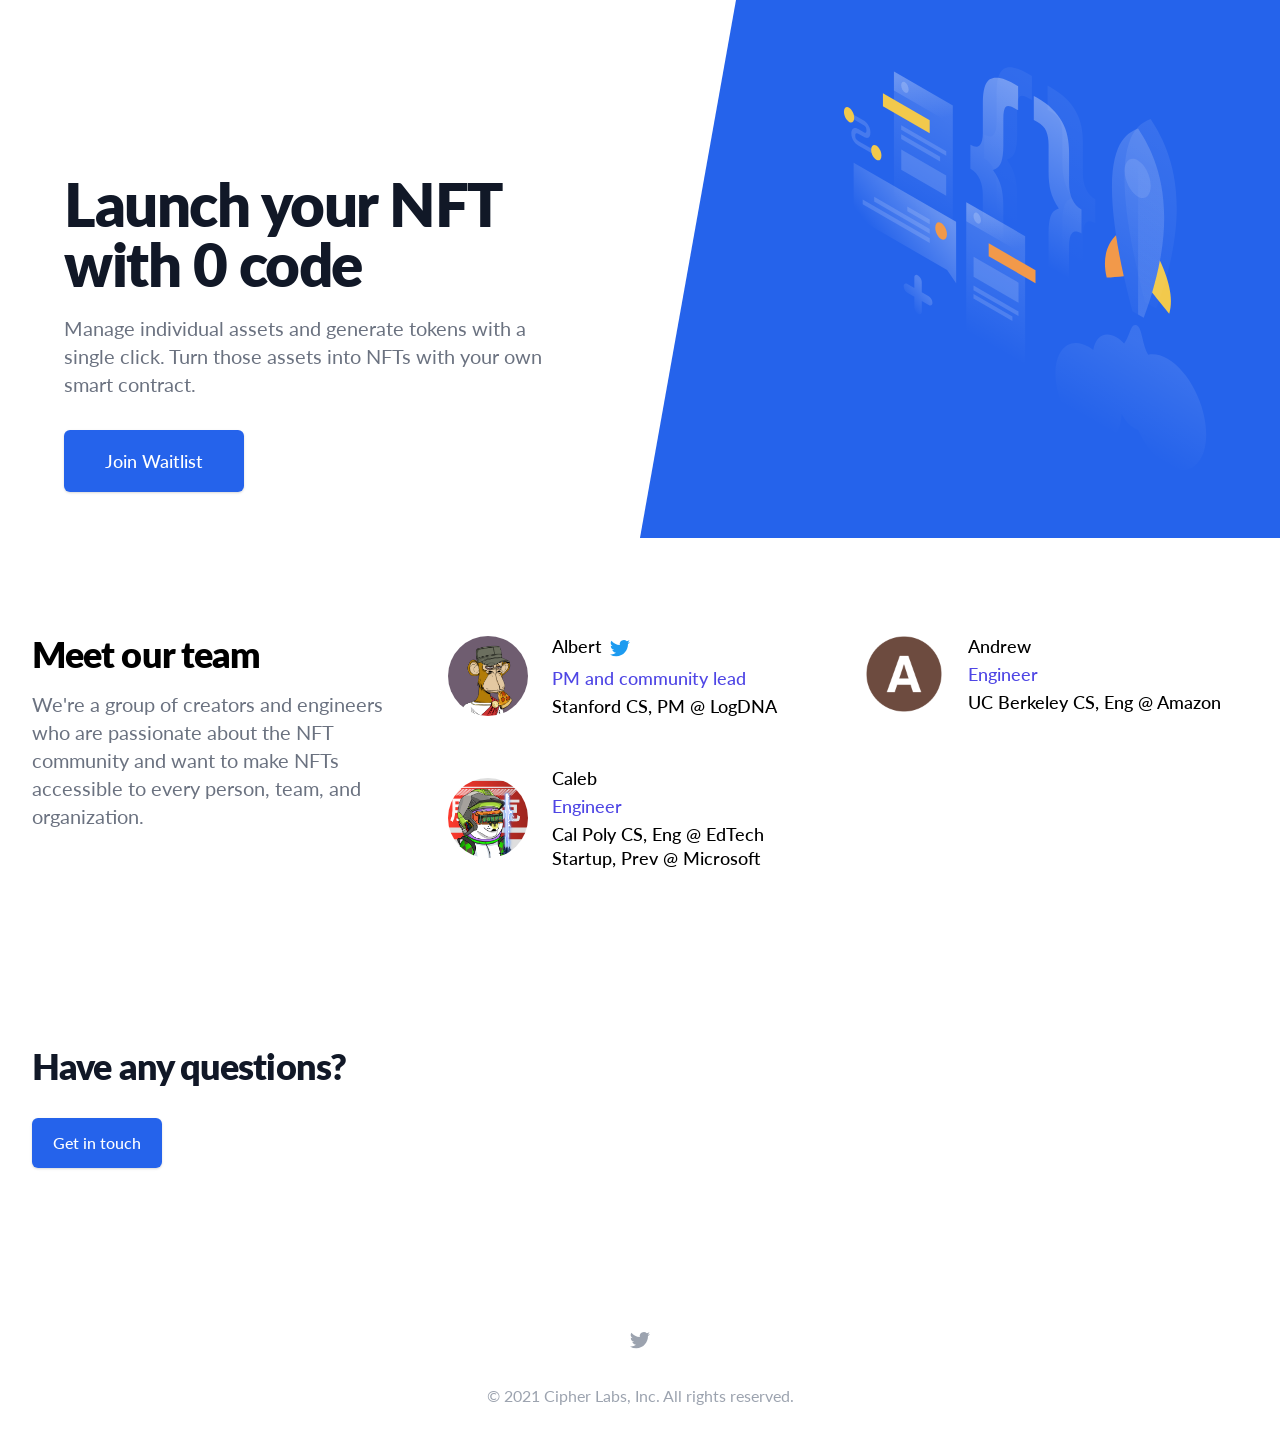
==== index.html @ 8f364a7d "Updates" ====
<!doctype html><html lang="en"><head><meta charset="utf-8"/><link rel="icon" href="/favicon.svg"/><meta name="viewport" content="width=device-width,initial-scale=1"/><meta name="theme-color" content="#000000"/><meta name="description" content="NFT Launch Pad"/><link rel="manifest" href="/manifest.json"/><link rel="preconnect" href="https://fonts.googleapis.com"><link rel="preconnect" href="https://fonts.gstatic.com" crossorigin><link href="https://fonts.googleapis.com/css2?family=Lato&display=swap" rel="stylesheet"><title>Cipher Launch</title><link href="/static/css/main.938a98a9.chunk.css" rel="stylesheet"></head><body style="font-family:Lato,sans-serif"><noscript>You need to enable JavaScript to run this app.</noscript><div id="root"></div><script>!function(e){function r(r){for(var n,l,i=r[0],a=r[1],c=r[2],f=0,s=[];f<i.length;f++)l=i[f],Object.prototype.hasOwnProperty.call(o,l)&&o[l]&&s.push(o[l][0]),o[l]=0;for(n in a)Object.prototype.hasOwnProperty.call(a,n)&&(e[n]=a[n]);for(p&&p(r);s.length;)s.shift()();return u.push.apply(u,c||[]),t()}function t(){for(var e,r=0;r<u.length;r++){for(var t=u[r],n=!0,i=1;i<t.length;i++){var a=t[i];0!==o[a]&&(n=!1)}n&&(u.splice(r--,1),e=l(l.s=t[0]))}return e}var n={},o={1:0},u=[];function l(r){if(n[r])return n[r].exports;var t=n[r]={i:r,l:!1,exports:{}};return e[r].call(t.exports,t,t.exports,l),t.l=!0,t.exports}l.m=e,l.c=n,l.d=function(e,r,t){l.o(e,r)||Object.defineProperty(e,r,{enumerable:!0,get:t})},l.r=function(e){"undefined"!=typeof Symbol&&Symbol.toStringTag&&Object.defineProperty(e,Symbol.toStringTag,{value:"Module"}),Object.defineProperty(e,"__esModule",{value:!0})},l.t=function(e,r){if(1&r&&(e=l(e)),8&r)return e;if(4&r&&"object"==typeof e&&e&&e.__esModule)return e;var t=Object.create(null);if(l.r(t),Object.defineProperty(t,"default",{enumerable:!0,value:e}),2&r&&"string"!=typeof e)for(var n in e)l.d(t,n,function(r){return e[r]}.bind(null,n));return t},l.n=function(e){var r=e&&e.__esModule?function(){return e.default}:function(){return e};return l.d(r,"a",r),r},l.o=function(e,r){return Object.prototype.hasOwnProperty.call(e,r)},l.p="/";var i=this["webpackJsonpcipher-launch-web"]=this["webpackJsonpcipher-launch-web"]||[],a=i.push.bind(i);i.push=r,i=i.slice();for(var c=0;c<i.length;c++)r(i[c]);var p=a;t()}([])</script><script src="/static/js/2.aa35887c.chunk.js"></script><script src="/static/js/main.5c5063ca.chunk.js"></script></body></html>
---- static/css/main.938a98a9.chunk.css ----
.lucid{height:75%;width:75%;margin-right:15px;margin-left:auto}
/*! tailwindcss v2.2.7 | MIT License | https://tailwindcss.com */

/*! modern-normalize v1.1.0 | MIT License | https://github.com/sindresorhus/modern-normalize */html{-moz-tab-size:4;tab-size:4;line-height:1.15;-webkit-text-size-adjust:100%}body{margin:0;font-family:system-ui,-apple-system,"Segoe UI",Roboto,Helvetica,Arial,sans-serif,"Apple Color Emoji","Segoe UI Emoji"}hr{height:0;color:inherit}abbr[title]{-webkit-text-decoration:underline dotted;text-decoration:underline dotted}b,strong{font-weight:bolder}code,kbd,pre,samp{font-family:ui-monospace,SFMono-Regular,Consolas,"Liberation Mono",Menlo,monospace;font-size:1em}small{font-size:80%}sub,sup{font-size:75%;line-height:0;position:relative;vertical-align:baseline}sub{bottom:-.25em}sup{top:-.5em}table{text-indent:0;border-color:inherit}button,input,optgroup,select,textarea{font-family:inherit;font-size:100%;line-height:1.15;margin:0}button,select{text-transform:none}button{-webkit-appearance:button}legend{padding:0}progress{vertical-align:baseline}summary{display:list-item}blockquote,dd,dl,figure,h1,h2,h3,h4,h5,h6,hr,p,pre{margin:0}button{background-color:transparent;background-image:none}fieldset,ol,ul{margin:0;padding:0}ol,ul{list-style:none}html{font-family:ui-sans-serif,system-ui,-apple-system,BlinkMacSystemFont,"Segoe UI",Roboto,"Helvetica Neue",Arial,"Noto Sans",sans-serif,"Apple Color Emoji","Segoe UI Emoji","Segoe UI Symbol","Noto Color Emoji";line-height:1.5}body{font-family:inherit;line-height:inherit}*,:after,:before{box-sizing:border-box;border:0 solid}hr{border-top-width:1px}img{border-style:solid}textarea{resize:vertical}input::-webkit-input-placeholder,textarea::-webkit-input-placeholder{color:#9ca3af}input:-ms-input-placeholder,textarea:-ms-input-placeholder{color:#9ca3af}input::placeholder,textarea::placeholder{color:#9ca3af}[role=button],button{cursor:pointer}table{border-collapse:collapse}h1,h2,h3,h4,h5,h6{font-size:inherit;font-weight:inherit}a{color:inherit;text-decoration:inherit}button,input,optgroup,select,textarea{padding:0;line-height:inherit;color:inherit}code,kbd,pre,samp{font-family:ui-monospace,SFMono-Regular,Menlo,Monaco,Consolas,"Liberation Mono","Courier New",monospace}audio,canvas,embed,iframe,img,object,svg,video{display:block;vertical-align:middle}img,video{max-width:100%;height:auto}[hidden]{display:none}*,:after,:before{--tw-border-opacity:1;border-color:rgba(229,231,235,var(--tw-border-opacity))}select,textarea{-webkit-appearance:none;-moz-appearance:none;appearance:none;background-color:#fff;border-color:#6b7280;border-width:1px;border-radius:0;padding:.5rem .75rem;font-size:1rem;line-height:1.5rem}select:focus,textarea:focus{outline:2px solid transparent;outline-offset:2px;--tw-ring-inset:var(--tw-empty,/*!*/ /*!*/);--tw-ring-offset-width:0px;--tw-ring-offset-color:#fff;--tw-ring-color:#2563eb;--tw-ring-offset-shadow:var(--tw-ring-inset) 0 0 0 var(--tw-ring-offset-width) var(--tw-ring-offset-color);--tw-ring-shadow:var(--tw-ring-inset) 0 0 0 calc(1px + var(--tw-ring-offset-width)) var(--tw-ring-color);box-shadow:var(--tw-ring-offset-shadow),var(--tw-ring-shadow),var(--tw-shadow,0 0 transparent);border-color:#2563eb}input::-webkit-input-placeholder,textarea::-webkit-input-placeholder{color:#6b7280;opacity:1}input:-ms-input-placeholder,textarea:-ms-input-placeholder{color:#6b7280;opacity:1}input::placeholder,textarea::placeholder{color:#6b7280;opacity:1}select{background-image:url("data:image/svg+xml;charset=utf-8,%3Csvg xmlns='http://www.w3.org/2000/svg' fill='none' viewBox='0 0 20 20'%3E%3Cpath stroke='%236b7280' stroke-linecap='round' stroke-linejoin='round' stroke-width='1.5' d='M6 8l4 4 4-4'/%3E%3C/svg%3E");background-position:right .5rem center;background-repeat:no-repeat;background-size:1.5em 1.5em;padding-right:2.5rem;-webkit-print-color-adjust:exact;color-adjust:exact}.aspect-w-5{position:relative;padding-bottom:calc(var(--tw-aspect-h)/var(--tw-aspect-w)*100%)}.aspect-w-5>*{position:absolute;height:100%;width:100%;top:0;right:0;bottom:0;left:0}.aspect-w-5{--tw-aspect-w:5}.aspect-h-2{--tw-aspect-h:2}.sr-only{width:1px;height:1px;padding:0;margin:-1px;overflow:hidden;clip:rect(0,0,0,0);white-space:nowrap;border-width:0}.absolute,.sr-only{position:absolute}.relative{position:relative}.inset-x-0{left:0;right:0}.inset-y-0{top:0;bottom:0}.top-0{top:0}.top-full{top:100%}.right-0{right:0}.right-full{right:100%}.z-10{z-index:10}.m-16{margin:4rem}.mx-1{margin-left:.25rem;margin-right:.25rem}.mx-auto{margin-left:auto;margin-right:auto}.-mx-5{margin-left:-1.25rem;margin-right:-1.25rem}.-my-2{margin-top:-.5rem;margin-bottom:-.5rem}.mt-2{margin-top:.5rem}.mt-3{margin-top:.75rem}.mt-4{margin-top:1rem}.mt-5{margin-top:1.25rem}.mt-6{margin-top:1.5rem}.mt-8{margin-top:2rem}.mt-10{margin-top:2.5rem}.mt-16{margin-top:4rem}.-mr-2{margin-right:-.5rem}.mb-10{margin-bottom:2.5rem}.ml-1{margin-left:.25rem}.block{display:block}.flex{display:flex}.inline-flex{display:inline-flex}.table{display:table}.grid{display:grid}.hidden{display:none}.h-5{height:1.25rem}.h-6{height:1.5rem}.h-7{height:1.75rem}.h-8{height:2rem}.h-10{height:2.5rem}.h-16{height:4rem}.h-full{height:100%}.w-5{width:1.25rem}.w-6{width:1.5rem}.w-7{width:1.75rem}.w-10{width:2.5rem}.w-16{width:4rem}.w-40{width:10rem}.w-48{width:12rem}.w-auto{width:auto}.w-1\/2{width:50%}.w-full{width:100%}.w-screen{width:100vw}.max-w-2xl{max-width:42rem}.max-w-3xl{max-width:48rem}.max-w-7xl{max-width:80rem}.flex-auto{flex:1 1 auto}.flex-shrink-0{flex-shrink:0}.flex-grow{flex-grow:1}.origin-top-right{transform-origin:top right}.transform{--tw-translate-x:0;--tw-translate-y:0;--tw-rotate:0;--tw-skew-x:0;--tw-skew-y:0;--tw-scale-x:1;--tw-scale-y:1;transform:translateX(var(--tw-translate-x)) translateY(var(--tw-translate-y)) rotate(var(--tw-rotate)) skewX(var(--tw-skew-x)) skewY(var(--tw-skew-y)) scaleX(var(--tw-scale-x)) scaleY(var(--tw-scale-y))}.translate-x-1\/2{--tw-translate-x:50%}.translate-x-1\/3{--tw-translate-x:33.333333%}.-translate-y-1\/4{--tw-translate-y:-25%}.scale-95{--tw-scale-x:.95;--tw-scale-y:.95}.scale-100{--tw-scale-x:1;--tw-scale-y:1}@keyframes spin{to{transform:rotate(1turn)}}@keyframes ping{75%,to{transform:scale(2);opacity:0}}@keyframes pulse{50%{opacity:.5}}@keyframes bounce{0%,to{transform:translateY(-25%);animation-timing-function:cubic-bezier(.8,0,1,1)}50%{transform:none;animation-timing-function:cubic-bezier(0,0,.2,1)}}.grid-cols-1{grid-template-columns:repeat(1,minmax(0,1fr))}.flex-col-reverse{flex-direction:column-reverse}.flex-wrap{flex-wrap:wrap}.items-center{align-items:center}.justify-center{justify-content:center}.justify-between{justify-content:space-between}.gap-12{gap:3rem}.space-x-4>:not([hidden])~:not([hidden]){--tw-space-x-reverse:0;margin-right:calc(1rem*var(--tw-space-x-reverse));margin-left:calc(1rem*(1 - var(--tw-space-x-reverse)))}.space-x-6>:not([hidden])~:not([hidden]){--tw-space-x-reverse:0;margin-right:calc(1.5rem*var(--tw-space-x-reverse));margin-left:calc(1.5rem*(1 - var(--tw-space-x-reverse)))}.space-y-1>:not([hidden])~:not([hidden]){--tw-space-y-reverse:0;margin-top:calc(0.25rem*(1 - var(--tw-space-y-reverse)));margin-bottom:calc(0.25rem*var(--tw-space-y-reverse))}.space-y-5>:not([hidden])~:not([hidden]){--tw-space-y-reverse:0;margin-top:calc(1.25rem*(1 - var(--tw-space-y-reverse)));margin-bottom:calc(1.25rem*var(--tw-space-y-reverse))}.space-y-12>:not([hidden])~:not([hidden]){--tw-space-y-reverse:0;margin-top:calc(3rem*(1 - var(--tw-space-y-reverse)));margin-bottom:calc(3rem*var(--tw-space-y-reverse))}.space-y-16>:not([hidden])~:not([hidden]){--tw-space-y-reverse:0;margin-top:calc(4rem*(1 - var(--tw-space-y-reverse)));margin-bottom:calc(4rem*var(--tw-space-y-reverse))}.overflow-hidden{overflow:hidden}.rounded-md{border-radius:.375rem}.rounded-lg{border-radius:.5rem}.rounded-full{border-radius:9999px}.border{border-width:1px}.border-transparent{border-color:transparent}.bg-white{--tw-bg-opacity:1;background-color:rgba(255,255,255,var(--tw-bg-opacity))}.bg-gray-50{--tw-bg-opacity:1;background-color:rgba(249,250,251,var(--tw-bg-opacity))}.bg-gray-100{--tw-bg-opacity:1;background-color:rgba(243,244,246,var(--tw-bg-opacity))}.bg-blue-600{--tw-bg-opacity:1;background-color:rgba(37,99,235,var(--tw-bg-opacity))}.bg-indigo-600{--tw-bg-opacity:1;background-color:rgba(79,70,229,var(--tw-bg-opacity))}.hover\:bg-gray-50:hover{--tw-bg-opacity:1;background-color:rgba(249,250,251,var(--tw-bg-opacity))}.hover\:bg-gray-100:hover{--tw-bg-opacity:1;background-color:rgba(243,244,246,var(--tw-bg-opacity))}.hover\:bg-gray-300:hover{--tw-bg-opacity:1;background-color:rgba(209,213,219,var(--tw-bg-opacity))}.hover\:bg-blue-600:hover{--tw-bg-opacity:1;background-color:rgba(37,99,235,var(--tw-bg-opacity))}.hover\:bg-blue-700:hover{--tw-bg-opacity:1;background-color:rgba(29,78,216,var(--tw-bg-opacity))}.hover\:bg-indigo-700:hover{--tw-bg-opacity:1;background-color:rgba(67,56,202,var(--tw-bg-opacity))}.object-cover{object-fit:cover}.object-center{object-position:center}.p-2{padding:.5rem}.px-2{padding-left:.5rem;padding-right:.5rem}.px-3{padding-left:.75rem;padding-right:.75rem}.px-4{padding-left:1rem;padding-right:1rem}.px-5{padding-left:1.25rem;padding-right:1.25rem}.px-8{padding-left:2rem;padding-right:2rem}.py-2{padding-top:.5rem;padding-bottom:.5rem}.py-3{padding-top:.75rem;padding-bottom:.75rem}.py-12{padding-top:3rem;padding-bottom:3rem}.py-24{padding-top:6rem;padding-bottom:6rem}.pt-2{padding-top:.5rem}.pt-4{padding-top:1rem}.pt-6{padding-top:1.5rem}.pb-3{padding-bottom:.75rem}.pb-8{padding-bottom:2rem}.text-center{text-align:center}.text-sm{font-size:.875rem;line-height:1.25rem}.text-base{font-size:1rem;line-height:1.5rem}.text-lg{font-size:1.125rem}.text-lg,.text-xl{line-height:1.75rem}.text-xl{font-size:1.25rem}.text-2xl{font-size:1.5rem;line-height:2rem}.text-3xl{font-size:1.875rem;line-height:2.25rem}.text-4xl{font-size:2.25rem;line-height:2.5rem}.font-medium{font-weight:500}.font-extrabold{font-weight:800}.leading-6{line-height:1.5rem}.leading-9{line-height:2.25rem}.tracking-tight{letter-spacing:-.025em}.text-white{--tw-text-opacity:1;color:rgba(255,255,255,var(--tw-text-opacity))}.text-gray-400{--tw-text-opacity:1;color:rgba(156,163,175,var(--tw-text-opacity))}.text-gray-500{--tw-text-opacity:1;color:rgba(107,114,128,var(--tw-text-opacity))}.text-gray-700{--tw-text-opacity:1;color:rgba(55,65,81,var(--tw-text-opacity))}.text-gray-900{--tw-text-opacity:1;color:rgba(17,24,39,var(--tw-text-opacity))}.text-indigo-600{--tw-text-opacity:1;color:rgba(79,70,229,var(--tw-text-opacity))}.hover\:text-gray-500:hover{--tw-text-opacity:1;color:rgba(107,114,128,var(--tw-text-opacity))}.hover\:text-gray-900:hover{--tw-text-opacity:1;color:rgba(17,24,39,var(--tw-text-opacity))}.opacity-0{opacity:0}.opacity-100{opacity:1}*,:after,:before{--tw-shadow:0 0 transparent}.shadow{--tw-shadow:0 1px 3px 0 rgba(0,0,0,0.1),0 1px 2px 0 rgba(0,0,0,0.06)}.shadow,.shadow-md{box-shadow:var(--tw-ring-offset-shadow,0 0 transparent),var(--tw-ring-shadow,0 0 transparent),var(--tw-shadow)}.shadow-md{--tw-shadow:0 4px 6px -1px rgba(0,0,0,0.1),0 2px 4px -1px rgba(0,0,0,0.06)}.focus\:outline-none:focus{outline:2px solid transparent;outline-offset:2px}*,:after,:before{--tw-ring-inset:var(--tw-empty,/*!*/ /*!*/);--tw-ring-offset-width:0px;--tw-ring-offset-color:#fff;--tw-ring-color:rgba(59,130,246,0.5);--tw-ring-offset-shadow:0 0 transparent;--tw-ring-shadow:0 0 transparent}.ring-1{--tw-ring-offset-shadow:var(--tw-ring-inset) 0 0 0 var(--tw-ring-offset-width) var(--tw-ring-offset-color);--tw-ring-shadow:var(--tw-ring-inset) 0 0 0 calc(1px + var(--tw-ring-offset-width)) var(--tw-ring-color)}.focus\:ring-2:focus,.ring-1{box-shadow:var(--tw-ring-offset-shadow),var(--tw-ring-shadow),var(--tw-shadow,0 0 transparent)}.focus\:ring-2:focus{--tw-ring-offset-shadow:var(--tw-ring-inset) 0 0 0 var(--tw-ring-offset-width) var(--tw-ring-offset-color);--tw-ring-shadow:var(--tw-ring-inset) 0 0 0 calc(2px + var(--tw-ring-offset-width)) var(--tw-ring-color)}.focus\:ring-inset:focus{--tw-ring-inset:inset}.ring-black{--tw-ring-opacity:1;--tw-ring-color:rgba(0,0,0,var(--tw-ring-opacity))}.focus\:ring-indigo-500:focus{--tw-ring-opacity:1;--tw-ring-color:rgba(99,102,241,var(--tw-ring-opacity))}.ring-opacity-5{--tw-ring-opacity:0.05}.filter{--tw-blur:var(--tw-empty,/*!*/ /*!*/);--tw-brightness:var(--tw-empty,/*!*/ /*!*/);--tw-contrast:var(--tw-empty,/*!*/ /*!*/);--tw-grayscale:var(--tw-empty,/*!*/ /*!*/);--tw-hue-rotate:var(--tw-empty,/*!*/ /*!*/);--tw-invert:var(--tw-empty,/*!*/ /*!*/);--tw-saturate:var(--tw-empty,/*!*/ /*!*/);--tw-sepia:var(--tw-empty,/*!*/ /*!*/);--tw-drop-shadow:var(--tw-empty,/*!*/ /*!*/);-webkit-filter:var(--tw-blur) var(--tw-brightness) var(--tw-contrast) var(--tw-grayscale) var(--tw-hue-rotate) var(--tw-invert) var(--tw-saturate) var(--tw-sepia) var(--tw-drop-shadow);filter:var(--tw-blur) var(--tw-brightness) var(--tw-contrast) var(--tw-grayscale) var(--tw-hue-rotate) var(--tw-invert) var(--tw-saturate) var(--tw-sepia) var(--tw-drop-shadow)}.transition{transition-property:background-color,border-color,color,fill,stroke,opacity,box-shadow,transform,-webkit-filter,-webkit-backdrop-filter;transition-property:background-color,border-color,color,fill,stroke,opacity,box-shadow,transform,filter,backdrop-filter;transition-property:background-color,border-color,color,fill,stroke,opacity,box-shadow,transform,filter,backdrop-filter,-webkit-filter,-webkit-backdrop-filter;transition-timing-function:cubic-bezier(.4,0,.2,1);transition-duration:.15s}.duration-100{transition-duration:.1s}.duration-150{transition-duration:.15s}.ease-in{transition-timing-function:cubic-bezier(.4,0,1,1)}.ease-out{transition-timing-function:cubic-bezier(0,0,.2,1)}@media (min-width:640px){.sm\:mx-auto{margin-left:auto;margin-right:auto}.sm\:mt-5{margin-top:1.25rem}.sm\:mt-8{margin-top:2rem}.sm\:mt-12{margin-top:3rem}.sm\:flex{display:flex}.sm\:grid{display:grid}.sm\:h-10{height:2.5rem}.sm\:max-w-xl{max-width:36rem}.sm\:grid-cols-2{grid-template-columns:repeat(2,minmax(0,1fr))}.sm\:justify-center{justify-content:center}.sm\:gap-12{gap:3rem}.sm\:space-y-0>:not([hidden])~:not([hidden]){--tw-space-y-reverse:0;margin-top:calc(0px*(1 - var(--tw-space-y-reverse)));margin-bottom:calc(0px*var(--tw-space-y-reverse))}.sm\:space-y-4>:not([hidden])~:not([hidden]){--tw-space-y-reverse:0;margin-top:calc(1rem*(1 - var(--tw-space-y-reverse)));margin-bottom:calc(1rem*var(--tw-space-y-reverse))}.sm\:px-6{padding-left:1.5rem;padding-right:1.5rem}.sm\:py-32{padding-top:8rem;padding-bottom:8rem}.sm\:pb-16{padding-bottom:4rem}.sm\:text-center{text-align:center}.sm\:text-lg{font-size:1.125rem;line-height:1.75rem}.sm\:text-4xl{font-size:2.25rem;line-height:2.5rem}.sm\:text-5xl{font-size:3rem;line-height:1}}@media (min-width:768px){.md\:mt-0{margin-top:0}.md\:mt-5{margin-top:1.25rem}.md\:mt-16{margin-top:4rem}.md\:ml-4{margin-left:1rem}.md\:ml-10{margin-left:2.5rem}.md\:block{display:block}.md\:flex{display:flex}.md\:hidden{display:none}.md\:w-auto{width:auto}.md\:flex-shrink-0{flex-shrink:0}.md\:items-center{align-items:center}.md\:justify-center{justify-content:center}.md\:space-x-8>:not([hidden])~:not([hidden]){--tw-space-x-reverse:0;margin-right:calc(2rem*var(--tw-space-x-reverse));margin-left:calc(2rem*(1 - var(--tw-space-x-reverse)))}.md\:px-10{padding-left:2.5rem;padding-right:2.5rem}.md\:py-4{padding-top:1rem;padding-bottom:1rem}.md\:py-16{padding-top:4rem;padding-bottom:4rem}.md\:py-20{padding-top:5rem;padding-bottom:5rem}.md\:pr-4{padding-right:1rem}.md\:pb-20{padding-bottom:5rem}.md\:text-lg{font-size:1.125rem;line-height:1.75rem}.md\:text-xl{font-size:1.25rem;line-height:1.75rem}.md\:text-6xl{font-size:3.75rem;line-height:1}}@media (min-width:1024px){.lg\:absolute{position:absolute}.lg\:inset-y-0{top:0;bottom:0}.lg\:right-0{right:0}.lg\:col-span-2{grid-column:span 2/span 2}.lg\:col-span-5{grid-column:span 5/span 5}.lg\:col-span-7{grid-column:span 7/span 7}.lg\:col-start-1{grid-column-start:1}.lg\:col-start-6{grid-column-start:6}.lg\:col-start-8{grid-column-start:8}.lg\:row-start-1{grid-row-start:1}.lg\:mx-0{margin-left:0;margin-right:0}.lg\:mt-0{margin-top:0}.lg\:mt-20{margin-top:5rem}.lg\:block{display:block}.lg\:grid{display:grid}.lg\:h-20{height:5rem}.lg\:w-20{width:5rem}.lg\:w-48{width:12rem}.lg\:w-1\/2{width:50%}.lg\:w-full{width:100%}.lg\:max-w-2xl{max-width:42rem}.lg\:max-w-7xl{max-width:80rem}.lg\:flex-grow-0{flex-grow:0}.lg\:translate-x-1\/2{--tw-translate-x:50%}.lg\:grid-cols-3{grid-template-columns:repeat(3,minmax(0,1fr))}.lg\:grid-cols-12{grid-template-columns:repeat(12,minmax(0,1fr))}.lg\:items-center{align-items:center}.lg\:justify-start{justify-content:flex-start}.lg\:gap-8{gap:2rem}.lg\:gap-x-8{-webkit-column-gap:2rem;column-gap:2rem}.lg\:space-x-6>:not([hidden])~:not([hidden]){--tw-space-x-reverse:0;margin-right:calc(1.5rem*var(--tw-space-x-reverse));margin-left:calc(1.5rem*(1 - var(--tw-space-x-reverse)))}.lg\:px-8{padding-left:2rem;padding-right:2rem}.lg\:py-20{padding-top:5rem;padding-bottom:5rem}.lg\:py-24{padding-top:6rem;padding-bottom:6rem}.lg\:pb-28{padding-bottom:7rem}.lg\:text-left{text-align:left}}@media (min-width:1280px){.xl\:col-span-4{grid-column:span 4/span 4}.xl\:col-span-8{grid-column:span 8/span 8}.xl\:col-start-5{grid-column-start:5}.xl\:col-start-9{grid-column-start:9}.xl\:mt-28{margin-top:7rem}.xl\:inline{display:inline}.xl\:-translate-y-1\/2{--tw-translate-y:-50%}.xl\:pb-32{padding-bottom:8rem}}
/*# sourceMappingURL=main.938a98a9.chunk.css.map */
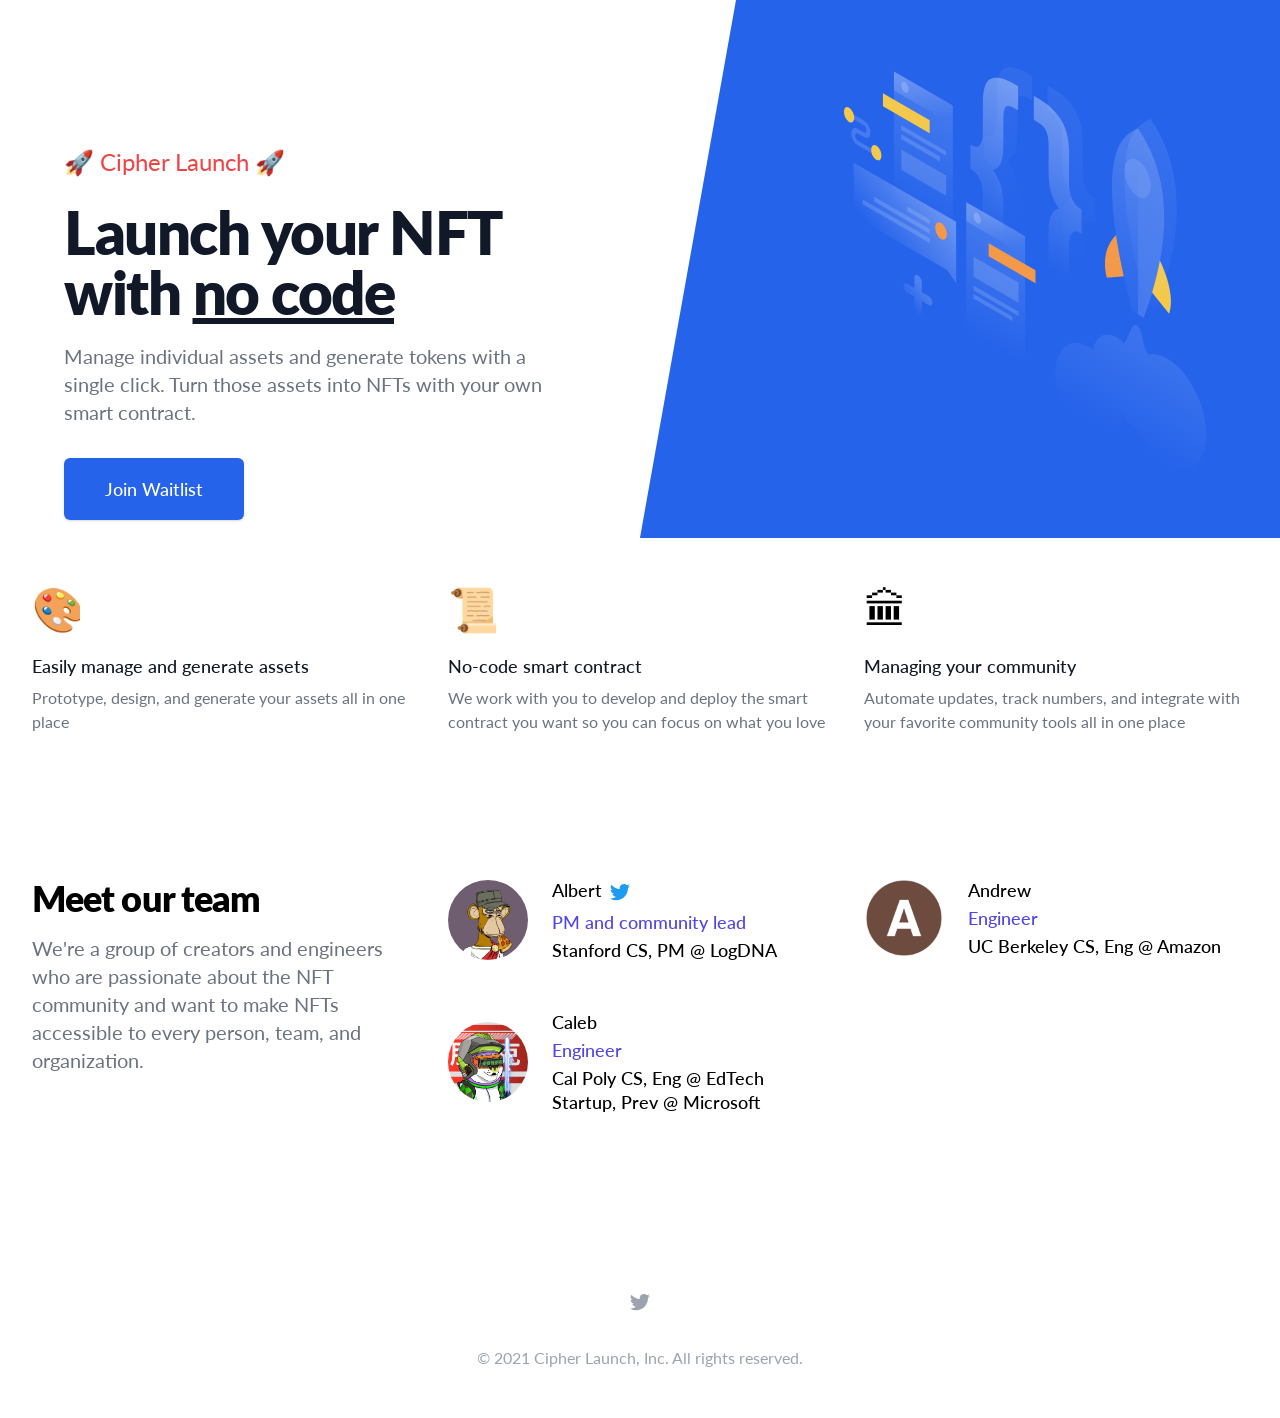
==== commit 51f49f7e: "Updates" ====
--- a/index.html
+++ b/index.html
@@ -1 +1 @@
-<!doctype html><html lang="en"><head><meta charset="utf-8"/><link rel="icon" href="/favicon.svg"/><meta name="viewport" content="width=device-width,initial-scale=1"/><meta name="theme-color" content="#000000"/><meta name="description" content="NFT Launch Pad"/><link rel="manifest" href="/manifest.json"/><link rel="preconnect" href="https://fonts.googleapis.com"><link rel="preconnect" href="https://fonts.gstatic.com" crossorigin><link href="https://fonts.googleapis.com/css2?family=Lato&display=swap" rel="stylesheet"><title>Cipher Launch</title><link href="/static/css/main.938a98a9.chunk.css" rel="stylesheet"></head><body style="font-family:Lato,sans-serif"><noscript>You need to enable JavaScript to run this app.</noscript><div id="root"></div><script>!function(e){function r(r){for(var n,l,i=r[0],a=r[1],c=r[2],f=0,s=[];f<i.length;f++)l=i[f],Object.prototype.hasOwnProperty.call(o,l)&&o[l]&&s.push(o[l][0]),o[l]=0;for(n in a)Object.prototype.hasOwnProperty.call(a,n)&&(e[n]=a[n]);for(p&&p(r);s.length;)s.shift()();return u.push.apply(u,c||[]),t()}function t(){for(var e,r=0;r<u.length;r++){for(var t=u[r],n=!0,i=1;i<t.length;i++){var a=t[i];0!==o[a]&&(n=!1)}n&&(u.splice(r--,1),e=l(l.s=t[0]))}return e}var n={},o={1:0},u=[];function l(r){if(n[r])return n[r].exports;var t=n[r]={i:r,l:!1,exports:{}};return e[r].call(t.exports,t,t.exports,l),t.l=!0,t.exports}l.m=e,l.c=n,l.d=function(e,r,t){l.o(e,r)||Object.defineProperty(e,r,{enumerable:!0,get:t})},l.r=function(e){"undefined"!=typeof Symbol&&Symbol.toStringTag&&Object.defineProperty(e,Symbol.toStringTag,{value:"Module"}),Object.defineProperty(e,"__esModule",{value:!0})},l.t=function(e,r){if(1&r&&(e=l(e)),8&r)return e;if(4&r&&"object"==typeof e&&e&&e.__esModule)return e;var t=Object.create(null);if(l.r(t),Object.defineProperty(t,"default",{enumerable:!0,value:e}),2&r&&"string"!=typeof e)for(var n in e)l.d(t,n,function(r){return e[r]}.bind(null,n));return t},l.n=function(e){var r=e&&e.__esModule?function(){return e.default}:function(){return e};return l.d(r,"a",r),r},l.o=function(e,r){return Object.prototype.hasOwnProperty.call(e,r)},l.p="/";var i=this["webpackJsonpcipher-launch-web"]=this["webpackJsonpcipher-launch-web"]||[],a=i.push.bind(i);i.push=r,i=i.slice();for(var c=0;c<i.length;c++)r(i[c]);var p=a;t()}([])</script><script src="/static/js/2.aa35887c.chunk.js"></script><script src="/static/js/main.5c5063ca.chunk.js"></script></body></html>+<!doctype html><html lang="en"><head><meta charset="utf-8"/><link rel="icon" href="data:image/svg+xml,<svg xmlns=%22http://www.w3.org/2000/svg%22 viewBox=%220 0 100 100%22><text y=%22.9em%22 font-size=%2290%22>🚀Cipher Launch</text></svg>"/><meta name="viewport" content="width=device-width,initial-scale=1"/><meta name="theme-color" content="#000000"/><meta name="description" content="NFT Launch Pad"/><link rel="manifest" href="/manifest.json"/><link rel="preconnect" href="https://fonts.googleapis.com"><link rel="preconnect" href="https://fonts.gstatic.com" crossorigin><link href="https://fonts.googleapis.com/css2?family=Lato&display=swap" rel="stylesheet"><title>Cipher Launch</title><link href="/static/css/main.8964c34e.chunk.css" rel="stylesheet"></head><body style="font-family:Lato,sans-serif"><noscript>You need to enable JavaScript to run this app.</noscript><div id="root"></div><script>!function(e){function r(r){for(var n,l,i=r[0],a=r[1],c=r[2],f=0,s=[];f<i.length;f++)l=i[f],Object.prototype.hasOwnProperty.call(o,l)&&o[l]&&s.push(o[l][0]),o[l]=0;for(n in a)Object.prototype.hasOwnProperty.call(a,n)&&(e[n]=a[n]);for(p&&p(r);s.length;)s.shift()();return u.push.apply(u,c||[]),t()}function t(){for(var e,r=0;r<u.length;r++){for(var t=u[r],n=!0,i=1;i<t.length;i++){var a=t[i];0!==o[a]&&(n=!1)}n&&(u.splice(r--,1),e=l(l.s=t[0]))}return e}var n={},o={1:0},u=[];function l(r){if(n[r])return n[r].exports;var t=n[r]={i:r,l:!1,exports:{}};return e[r].call(t.exports,t,t.exports,l),t.l=!0,t.exports}l.m=e,l.c=n,l.d=function(e,r,t){l.o(e,r)||Object.defineProperty(e,r,{enumerable:!0,get:t})},l.r=function(e){"undefined"!=typeof Symbol&&Symbol.toStringTag&&Object.defineProperty(e,Symbol.toStringTag,{value:"Module"}),Object.defineProperty(e,"__esModule",{value:!0})},l.t=function(e,r){if(1&r&&(e=l(e)),8&r)return e;if(4&r&&"object"==typeof e&&e&&e.__esModule)return e;var t=Object.create(null);if(l.r(t),Object.defineProperty(t,"default",{enumerable:!0,value:e}),2&r&&"string"!=typeof e)for(var n in e)l.d(t,n,function(r){return e[r]}.bind(null,n));return t},l.n=function(e){var r=e&&e.__esModule?function(){return e.default}:function(){return e};return l.d(r,"a",r),r},l.o=function(e,r){return Object.prototype.hasOwnProperty.call(e,r)},l.p="/";var i=this["webpackJsonpcipher-launch-web"]=this["webpackJsonpcipher-launch-web"]||[],a=i.push.bind(i);i.push=r,i=i.slice();for(var c=0;c<i.length;c++)r(i[c]);var p=a;t()}([])</script><script src="/static/js/2.aa35887c.chunk.js"></script><script src="/static/js/main.96ff527f.chunk.js"></script></body></html>
--- a/static/css/main.8964c34e.chunk.css
+++ b/static/css/main.8964c34e.chunk.css
@@ -0,0 +1,5 @@
+.lucid{height:75%;width:75%;margin-right:15px;margin-left:auto}
+/*! tailwindcss v2.2.7 | MIT License | https://tailwindcss.com */
+
+/*! modern-normalize v1.1.0 | MIT License | https://github.com/sindresorhus/modern-normalize */html{-moz-tab-size:4;tab-size:4;line-height:1.15;-webkit-text-size-adjust:100%}body{margin:0;font-family:system-ui,-apple-system,"Segoe UI",Roboto,Helvetica,Arial,sans-serif,"Apple Color Emoji","Segoe UI Emoji"}hr{height:0;color:inherit}abbr[title]{-webkit-text-decoration:underline dotted;text-decoration:underline dotted}b,strong{font-weight:bolder}code,kbd,pre,samp{font-family:ui-monospace,SFMono-Regular,Consolas,"Liberation Mono",Menlo,monospace;font-size:1em}small{font-size:80%}sub,sup{font-size:75%;line-height:0;position:relative;vertical-align:baseline}sub{bottom:-.25em}sup{top:-.5em}table{text-indent:0;border-color:inherit}button,input,optgroup,select,textarea{font-family:inherit;font-size:100%;line-height:1.15;margin:0}button,select{text-transform:none}button{-webkit-appearance:button}legend{padding:0}progress{vertical-align:baseline}summary{display:list-item}blockquote,dd,dl,figure,h1,h2,h3,h4,h5,h6,hr,p,pre{margin:0}button{background-color:transparent;background-image:none}fieldset,ol,ul{margin:0;padding:0}ol,ul{list-style:none}html{font-family:ui-sans-serif,system-ui,-apple-system,BlinkMacSystemFont,"Segoe UI",Roboto,"Helvetica Neue",Arial,"Noto Sans",sans-serif,"Apple Color Emoji","Segoe UI Emoji","Segoe UI Symbol","Noto Color Emoji";line-height:1.5}body{font-family:inherit;line-height:inherit}*,:after,:before{box-sizing:border-box;border:0 solid}hr{border-top-width:1px}img{border-style:solid}textarea{resize:vertical}input::-webkit-input-placeholder,textarea::-webkit-input-placeholder{color:#9ca3af}input:-ms-input-placeholder,textarea:-ms-input-placeholder{color:#9ca3af}input::placeholder,textarea::placeholder{color:#9ca3af}[role=button],button{cursor:pointer}table{border-collapse:collapse}h1,h2,h3,h4,h5,h6{font-size:inherit;font-weight:inherit}a{color:inherit;text-decoration:inherit}button,input,optgroup,select,textarea{padding:0;line-height:inherit;color:inherit}code,kbd,pre,samp{font-family:ui-monospace,SFMono-Regular,Menlo,Monaco,Consolas,"Liberation Mono","Courier New",monospace}audio,canvas,embed,iframe,img,object,svg,video{display:block;vertical-align:middle}img,video{max-width:100%;height:auto}[hidden]{display:none}*,:after,:before{--tw-border-opacity:1;border-color:rgba(229,231,235,var(--tw-border-opacity))}select,textarea{-webkit-appearance:none;-moz-appearance:none;appearance:none;background-color:#fff;border-color:#6b7280;border-width:1px;border-radius:0;padding:.5rem .75rem;font-size:1rem;line-height:1.5rem}select:focus,textarea:focus{outline:2px solid transparent;outline-offset:2px;--tw-ring-inset:var(--tw-empty,/*!*/ /*!*/);--tw-ring-offset-width:0px;--tw-ring-offset-color:#fff;--tw-ring-color:#2563eb;--tw-ring-offset-shadow:var(--tw-ring-inset) 0 0 0 var(--tw-ring-offset-width) var(--tw-ring-offset-color);--tw-ring-shadow:var(--tw-ring-inset) 0 0 0 calc(1px + var(--tw-ring-offset-width)) var(--tw-ring-color);box-shadow:var(--tw-ring-offset-shadow),var(--tw-ring-shadow),var(--tw-shadow,0 0 transparent);border-color:#2563eb}input::-webkit-input-placeholder,textarea::-webkit-input-placeholder{color:#6b7280;opacity:1}input:-ms-input-placeholder,textarea:-ms-input-placeholder{color:#6b7280;opacity:1}input::placeholder,textarea::placeholder{color:#6b7280;opacity:1}select{background-image:url("data:image/svg+xml;charset=utf-8,%3Csvg xmlns='http://www.w3.org/2000/svg' fill='none' viewBox='0 0 20 20'%3E%3Cpath stroke='%236b7280' stroke-linecap='round' stroke-linejoin='round' stroke-width='1.5' d='M6 8l4 4 4-4'/%3E%3C/svg%3E");background-position:right .5rem center;background-repeat:no-repeat;background-size:1.5em 1.5em;padding-right:2.5rem;-webkit-print-color-adjust:exact;color-adjust:exact}.sr-only{width:1px;height:1px;padding:0;margin:-1px;overflow:hidden;clip:rect(0,0,0,0);white-space:nowrap;border-width:0}.absolute,.sr-only{position:absolute}.relative{position:relative}.inset-y-0{top:0;bottom:0}.right-0{right:0}.m-16{margin:4rem}.mx-auto{margin-left:auto;margin-right:auto}.mt-2{margin-top:.5rem}.mt-3{margin-top:.75rem}.mt-5{margin-top:1.25rem}.mt-8{margin-top:2rem}.ml-1{margin-left:.25rem}.block{display:block}.flex{display:flex}.table{display:table}.grid{display:grid}.hidden{display:none}.h-6{height:1.5rem}.h-7{height:1.75rem}.h-12{height:3rem}.h-16{height:4rem}.h-full{height:100%}.w-6{width:1.5rem}.w-7{width:1.75rem}.w-12{width:3rem}.w-16{width:4rem}.w-40{width:10rem}.w-48{width:12rem}.w-1\/2{width:50%}.w-full{width:100%}.w-screen{width:100vw}.max-w-xl{max-width:36rem}.max-w-7xl{max-width:80rem}.transform{--tw-translate-x:0;--tw-translate-y:0;--tw-rotate:0;--tw-skew-x:0;--tw-skew-y:0;--tw-scale-x:1;--tw-scale-y:1;transform:translateX(var(--tw-translate-x)) translateY(var(--tw-translate-y)) rotate(var(--tw-rotate)) skewX(var(--tw-skew-x)) skewY(var(--tw-skew-y)) scaleX(var(--tw-scale-x)) scaleY(var(--tw-scale-y))}.translate-x-1\/2{--tw-translate-x:50%}@keyframes spin{to{transform:rotate(1turn)}}@keyframes ping{75%,to{transform:scale(2);opacity:0}}@keyframes pulse{50%{opacity:.5}}@keyframes bounce{0%,to{transform:translateY(-25%);animation-timing-function:cubic-bezier(.8,0,1,1)}50%{transform:none;animation-timing-function:cubic-bezier(0,0,.2,1)}}.grid-cols-1{grid-template-columns:repeat(1,minmax(0,1fr))}.items-center{align-items:center}.justify-center{justify-content:center}.gap-12{gap:3rem}.space-x-4>:not([hidden])~:not([hidden]){--tw-space-x-reverse:0;margin-right:calc(1rem*var(--tw-space-x-reverse));margin-left:calc(1rem*(1 - var(--tw-space-x-reverse)))}.space-x-6>:not([hidden])~:not([hidden]){--tw-space-x-reverse:0;margin-right:calc(1.5rem*var(--tw-space-x-reverse));margin-left:calc(1.5rem*(1 - var(--tw-space-x-reverse)))}.space-y-1>:not([hidden])~:not([hidden]){--tw-space-y-reverse:0;margin-top:calc(0.25rem*(1 - var(--tw-space-y-reverse)));margin-bottom:calc(0.25rem*var(--tw-space-y-reverse))}.space-y-5>:not([hidden])~:not([hidden]){--tw-space-y-reverse:0;margin-top:calc(1.25rem*(1 - var(--tw-space-y-reverse)));margin-bottom:calc(1.25rem*var(--tw-space-y-reverse))}.space-y-10>:not([hidden])~:not([hidden]){--tw-space-y-reverse:0;margin-top:calc(2.5rem*(1 - var(--tw-space-y-reverse)));margin-bottom:calc(2.5rem*var(--tw-space-y-reverse))}.space-y-12>:not([hidden])~:not([hidden]){--tw-space-y-reverse:0;margin-top:calc(3rem*(1 - var(--tw-space-y-reverse)));margin-bottom:calc(3rem*var(--tw-space-y-reverse))}.overflow-hidden{overflow:hidden}.rounded-md{border-radius:.375rem}.rounded-full{border-radius:9999px}.border{border-width:1px}.border-transparent{border-color:transparent}.bg-white{--tw-bg-opacity:1;background-color:rgba(255,255,255,var(--tw-bg-opacity))}.bg-blue-600{--tw-bg-opacity:1;background-color:rgba(37,99,235,var(--tw-bg-opacity))}.hover\:bg-gray-300:hover{--tw-bg-opacity:1;background-color:rgba(209,213,219,var(--tw-bg-opacity))}.hover\:bg-blue-600:hover{--tw-bg-opacity:1;background-color:rgba(37,99,235,var(--tw-bg-opacity))}.px-4{padding-left:1rem;padding-right:1rem}.px-8{padding-left:2rem;padding-right:2rem}.py-3{padding-top:.75rem;padding-bottom:.75rem}.py-12{padding-top:3rem;padding-bottom:3rem}.text-center{text-align:center}.text-base{font-size:1rem;line-height:1.5rem}.text-lg{font-size:1.125rem}.text-lg,.text-xl{line-height:1.75rem}.text-xl{font-size:1.25rem}.text-2xl{font-size:1.5rem;line-height:2rem}.text-3xl{font-size:1.875rem;line-height:2.25rem}.text-4xl{font-size:2.25rem;line-height:2.5rem}.font-medium{font-weight:500}.font-extrabold{font-weight:800}.leading-6{line-height:1.5rem}.tracking-tight{letter-spacing:-.025em}.text-white{--tw-text-opacity:1;color:rgba(255,255,255,var(--tw-text-opacity))}.text-gray-400{--tw-text-opacity:1;color:rgba(156,163,175,var(--tw-text-opacity))}.text-gray-500{--tw-text-opacity:1;color:rgba(107,114,128,var(--tw-text-opacity))}.text-gray-900{--tw-text-opacity:1;color:rgba(17,24,39,var(--tw-text-opacity))}.text-red-500{--tw-text-opacity:1;color:rgba(239,68,68,var(--tw-text-opacity))}.text-indigo-600{--tw-text-opacity:1;color:rgba(79,70,229,var(--tw-text-opacity))}.hover\:text-gray-500:hover{--tw-text-opacity:1;color:rgba(107,114,128,var(--tw-text-opacity))}*,:after,:before{--tw-shadow:0 0 transparent}.shadow{--tw-shadow:0 1px 3px 0 rgba(0,0,0,0.1),0 1px 2px 0 rgba(0,0,0,0.06);box-shadow:var(--tw-ring-offset-shadow,0 0 transparent),var(--tw-ring-shadow,0 0 transparent),var(--tw-shadow)}*,:after,:before{--tw-ring-inset:var(--tw-empty,/*!*/ /*!*/);--tw-ring-offset-width:0px;--tw-ring-offset-color:#fff;--tw-ring-color:rgba(59,130,246,0.5);--tw-ring-offset-shadow:0 0 transparent;--tw-ring-shadow:0 0 transparent}@media (min-width:640px){.sm\:mx-auto{margin-left:auto;margin-right:auto}.sm\:mt-5{margin-top:1.25rem}.sm\:mt-8{margin-top:2rem}.sm\:flex{display:flex}.sm\:grid{display:grid}.sm\:max-w-xl{max-width:36rem}.sm\:grid-cols-2{grid-template-columns:repeat(2,minmax(0,1fr))}.sm\:justify-center{justify-content:center}.sm\:gap-12{gap:3rem}.sm\:space-y-0>:not([hidden])~:not([hidden]){--tw-space-y-reverse:0;margin-top:calc(0px*(1 - var(--tw-space-y-reverse)));margin-bottom:calc(0px*var(--tw-space-y-reverse))}.sm\:space-y-4>:not([hidden])~:not([hidden]){--tw-space-y-reverse:0;margin-top:calc(1rem*(1 - var(--tw-space-y-reverse)));margin-bottom:calc(1rem*var(--tw-space-y-reverse))}.sm\:px-6{padding-left:1.5rem;padding-right:1.5rem}.sm\:text-center{text-align:center}.sm\:text-lg{font-size:1.125rem;line-height:1.75rem}.sm\:text-4xl{font-size:2.25rem;line-height:2.5rem}.sm\:text-5xl{font-size:3rem;line-height:1}}@media (min-width:768px){.md\:mt-5{margin-top:1.25rem}.md\:px-10{padding-left:2.5rem;padding-right:2.5rem}.md\:py-4{padding-top:1rem;padding-bottom:1rem}.md\:text-lg{font-size:1.125rem;line-height:1.75rem}.md\:text-xl{font-size:1.25rem;line-height:1.75rem}.md\:text-6xl{font-size:3.75rem;line-height:1}}@media (min-width:1024px){.lg\:col-span-2{grid-column:span 2/span 2}.lg\:mx-0{margin-left:0;margin-right:0}.lg\:block{display:block}.lg\:grid{display:grid}.lg\:h-20{height:5rem}.lg\:w-20{width:5rem}.lg\:w-48{width:12rem}.lg\:max-w-7xl{max-width:80rem}.lg\:grid-cols-3{grid-template-columns:repeat(3,minmax(0,1fr))}.lg\:justify-start{justify-content:flex-start}.lg\:gap-8{gap:2rem}.lg\:gap-x-8{-webkit-column-gap:2rem;column-gap:2rem}.lg\:space-x-6>:not([hidden])~:not([hidden]){--tw-space-x-reverse:0;margin-right:calc(1.5rem*var(--tw-space-x-reverse));margin-left:calc(1.5rem*(1 - var(--tw-space-x-reverse)))}.lg\:space-y-0>:not([hidden])~:not([hidden]){--tw-space-y-reverse:0;margin-top:calc(0px*(1 - var(--tw-space-y-reverse)));margin-bottom:calc(0px*var(--tw-space-y-reverse))}.lg\:px-8{padding-left:2rem;padding-right:2rem}.lg\:py-24{padding-top:6rem;padding-bottom:6rem}.lg\:text-left{text-align:left}}@media (min-width:1280px){.xl\:inline{display:inline}}
+/*# sourceMappingURL=main.8964c34e.chunk.css.map */
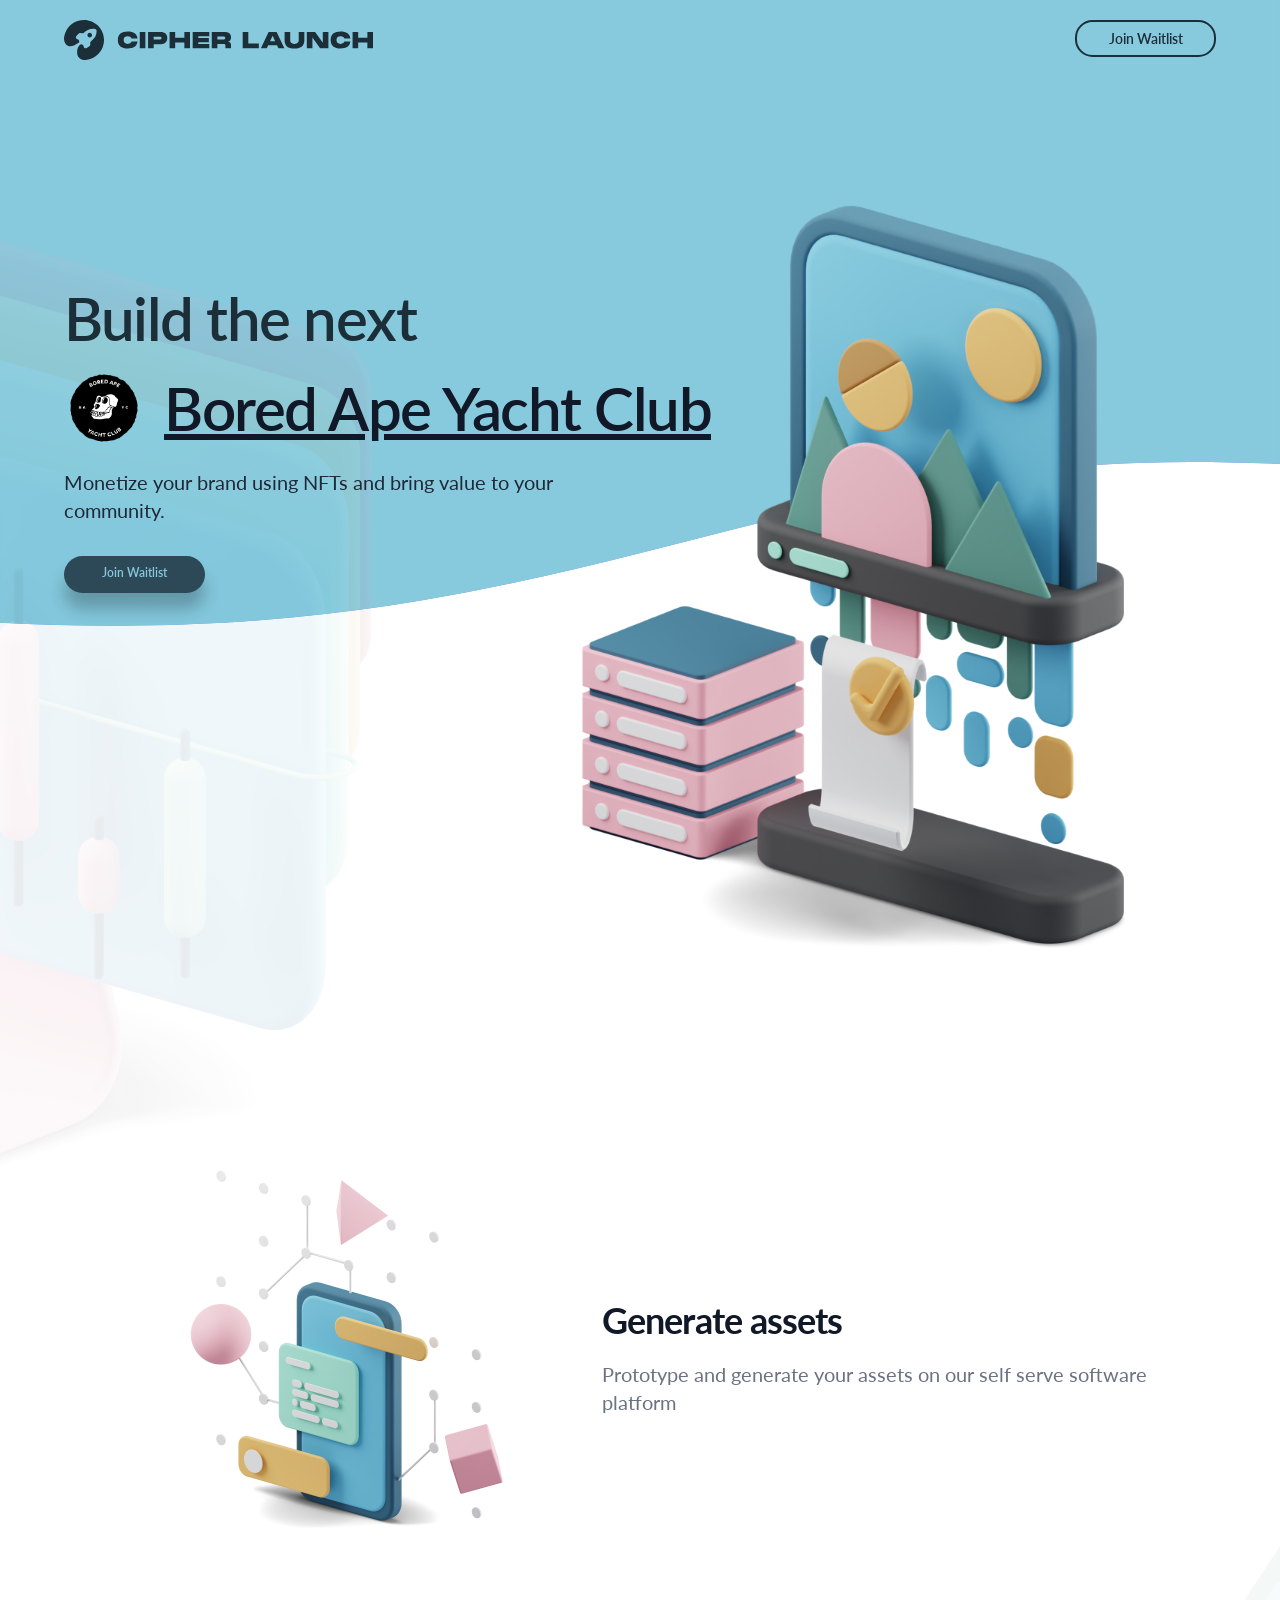
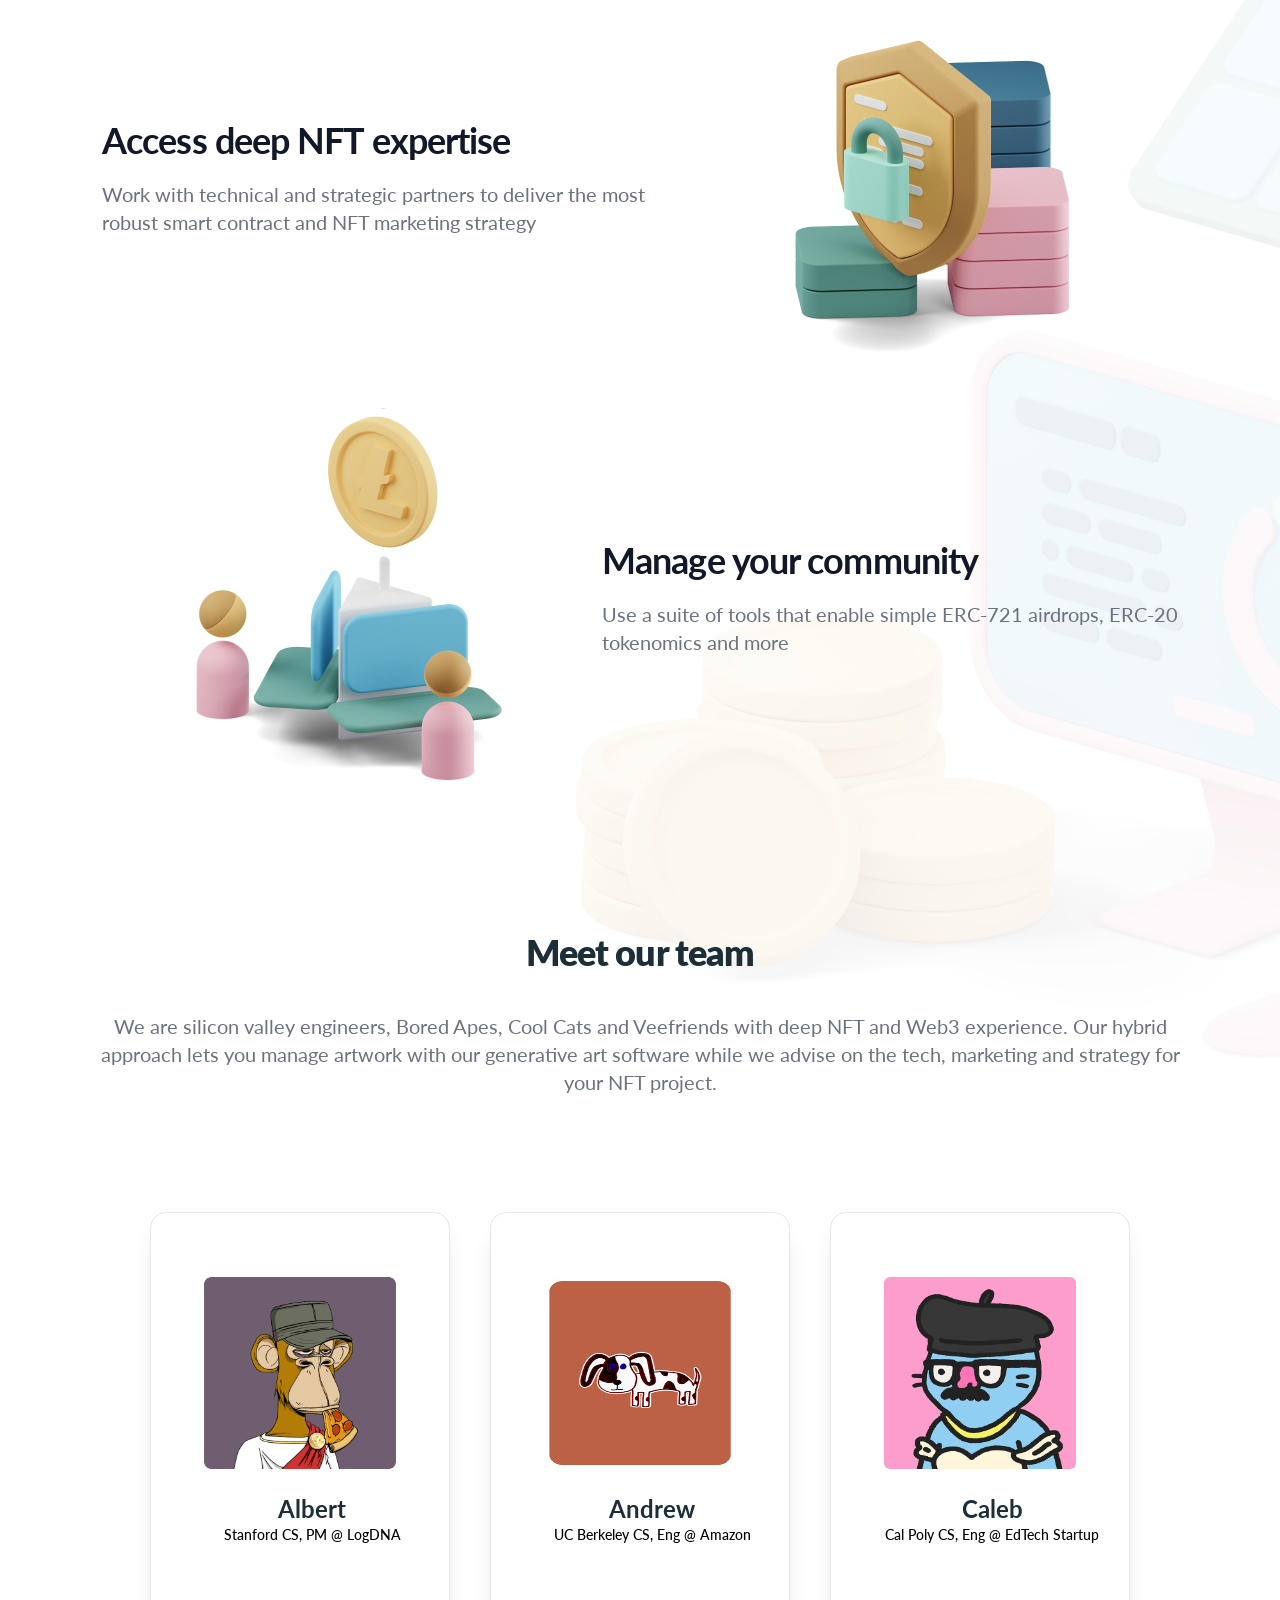
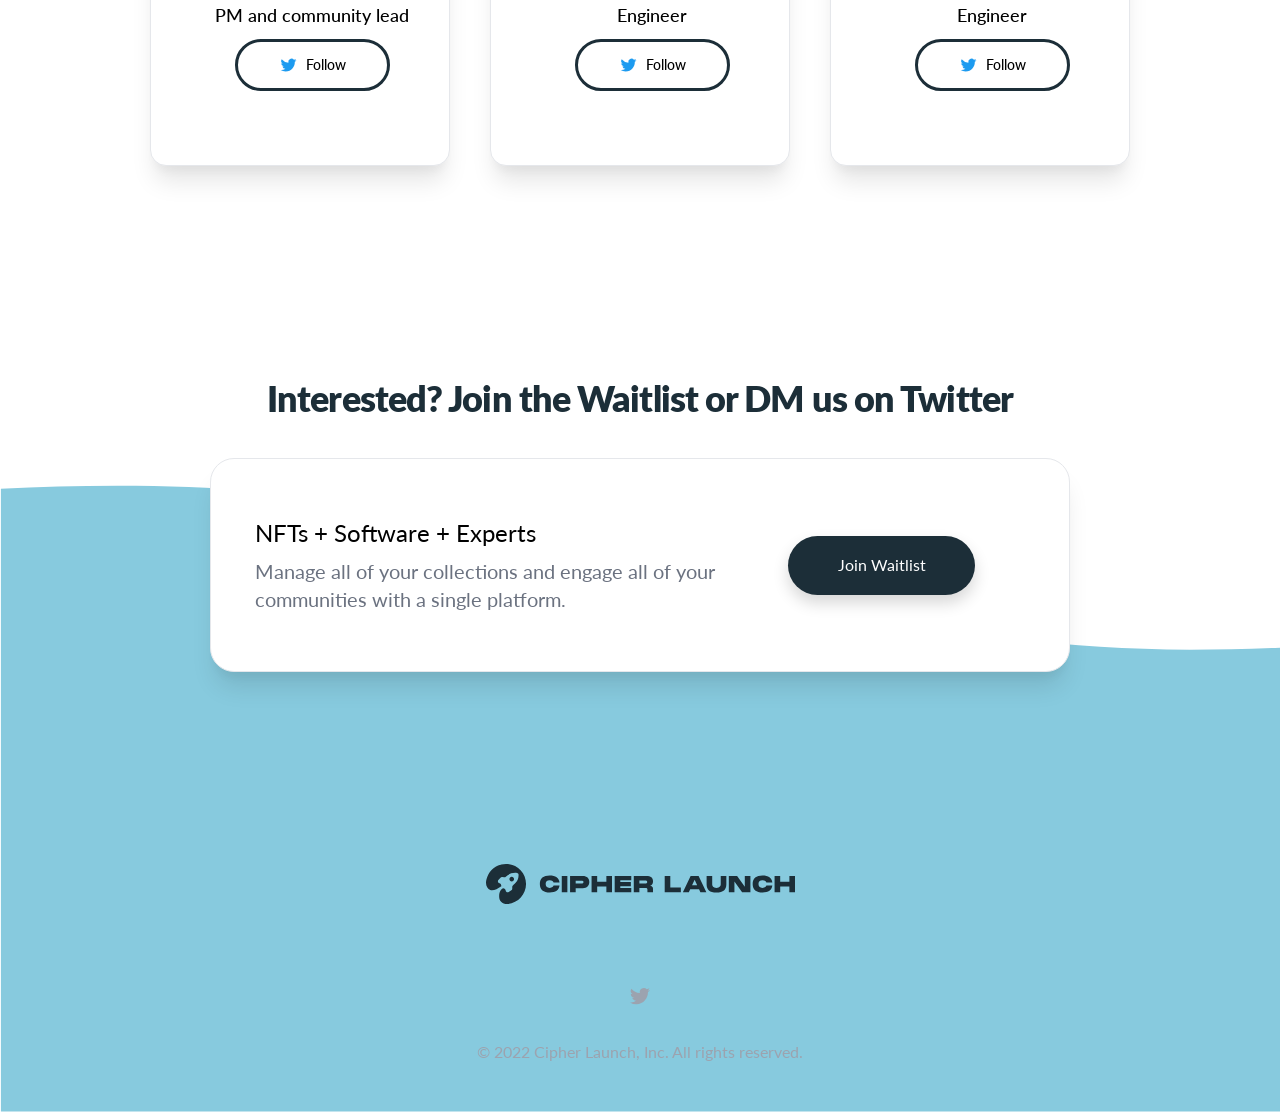
==== commit f6ca0a85: "Updates" ====
--- a/index.html
+++ b/index.html
@@ -1 +1 @@
-<!doctype html><html lang="en"><head><meta charset="utf-8"/><link rel="icon" href="data:image/svg+xml,<svg xmlns=%22http://www.w3.org/2000/svg%22 viewBox=%220 0 100 100%22><text y=%22.9em%22 font-size=%2290%22>🚀Cipher Launch</text></svg>"/><meta name="viewport" content="width=device-width,initial-scale=1"/><meta name="theme-color" content="#000000"/><meta name="description" content="NFT Launch Pad"/><link rel="manifest" href="/manifest.json"/><link rel="preconnect" href="https://fonts.googleapis.com"><link rel="preconnect" href="https://fonts.gstatic.com" crossorigin><link href="https://fonts.googleapis.com/css2?family=Lato&display=swap" rel="stylesheet"><title>Cipher Launch</title><link href="/static/css/main.8964c34e.chunk.css" rel="stylesheet"></head><body style="font-family:Lato,sans-serif"><noscript>You need to enable JavaScript to run this app.</noscript><div id="root"></div><script>!function(e){function r(r){for(var n,l,i=r[0],a=r[1],c=r[2],f=0,s=[];f<i.length;f++)l=i[f],Object.prototype.hasOwnProperty.call(o,l)&&o[l]&&s.push(o[l][0]),o[l]=0;for(n in a)Object.prototype.hasOwnProperty.call(a,n)&&(e[n]=a[n]);for(p&&p(r);s.length;)s.shift()();return u.push.apply(u,c||[]),t()}function t(){for(var e,r=0;r<u.length;r++){for(var t=u[r],n=!0,i=1;i<t.length;i++){var a=t[i];0!==o[a]&&(n=!1)}n&&(u.splice(r--,1),e=l(l.s=t[0]))}return e}var n={},o={1:0},u=[];function l(r){if(n[r])return n[r].exports;var t=n[r]={i:r,l:!1,exports:{}};return e[r].call(t.exports,t,t.exports,l),t.l=!0,t.exports}l.m=e,l.c=n,l.d=function(e,r,t){l.o(e,r)||Object.defineProperty(e,r,{enumerable:!0,get:t})},l.r=function(e){"undefined"!=typeof Symbol&&Symbol.toStringTag&&Object.defineProperty(e,Symbol.toStringTag,{value:"Module"}),Object.defineProperty(e,"__esModule",{value:!0})},l.t=function(e,r){if(1&r&&(e=l(e)),8&r)return e;if(4&r&&"object"==typeof e&&e&&e.__esModule)return e;var t=Object.create(null);if(l.r(t),Object.defineProperty(t,"default",{enumerable:!0,value:e}),2&r&&"string"!=typeof e)for(var n in e)l.d(t,n,function(r){return e[r]}.bind(null,n));return t},l.n=function(e){var r=e&&e.__esModule?function(){return e.default}:function(){return e};return l.d(r,"a",r),r},l.o=function(e,r){return Object.prototype.hasOwnProperty.call(e,r)},l.p="/";var i=this["webpackJsonpcipher-launch-web"]=this["webpackJsonpcipher-launch-web"]||[],a=i.push.bind(i);i.push=r,i=i.slice();for(var c=0;c<i.length;c++)r(i[c]);var p=a;t()}([])</script><script src="/static/js/2.aa35887c.chunk.js"></script><script src="/static/js/main.96ff527f.chunk.js"></script></body></html>+<!doctype html><html lang="en"><head><meta charset="utf-8"/><link rel="icon" href="data:image/svg+xml,<svg xmlns=%22http://www.w3.org/2000/svg%22 viewBox=%220 0 100 100%22><text y=%22.9em%22 font-size=%2290%22>🚀Cipher Launch</text></svg>"/><meta name="viewport" content="width=device-width,initial-scale=1"/><meta name="theme-color" content="#000000"/><meta name="description" content="NFT Launch Pad"/><link rel="manifest" href="/manifest.json"/><link rel="preconnect" href="https://fonts.googleapis.com"><link rel="preconnect" href="https://fonts.gstatic.com" crossorigin><link href="https://fonts.googleapis.com/css2?family=Lato&display=swap" rel="stylesheet"><title>Cipher Launch</title><script async src="https://www.googletagmanager.com/gtag/js?id=G-1CY4G937CL"></script><script>function gtag(){dataLayer.push(arguments)}window.dataLayer=window.dataLayer||[],gtag("js",new Date),gtag("config","G-1CY4G937CL")</script><link href="/static/css/main.e1975e0f.chunk.css" rel="stylesheet"></head><body style="font-family:Lato,sans-serif"><noscript>You need to enable JavaScript to run this app.</noscript><div id="root"></div><script>!function(e){function r(r){for(var n,l,i=r[0],a=r[1],c=r[2],f=0,s=[];f<i.length;f++)l=i[f],Object.prototype.hasOwnProperty.call(o,l)&&o[l]&&s.push(o[l][0]),o[l]=0;for(n in a)Object.prototype.hasOwnProperty.call(a,n)&&(e[n]=a[n]);for(p&&p(r);s.length;)s.shift()();return u.push.apply(u,c||[]),t()}function t(){for(var e,r=0;r<u.length;r++){for(var t=u[r],n=!0,i=1;i<t.length;i++){var a=t[i];0!==o[a]&&(n=!1)}n&&(u.splice(r--,1),e=l(l.s=t[0]))}return e}var n={},o={1:0},u=[];function l(r){if(n[r])return n[r].exports;var t=n[r]={i:r,l:!1,exports:{}};return e[r].call(t.exports,t,t.exports,l),t.l=!0,t.exports}l.m=e,l.c=n,l.d=function(e,r,t){l.o(e,r)||Object.defineProperty(e,r,{enumerable:!0,get:t})},l.r=function(e){"undefined"!=typeof Symbol&&Symbol.toStringTag&&Object.defineProperty(e,Symbol.toStringTag,{value:"Module"}),Object.defineProperty(e,"__esModule",{value:!0})},l.t=function(e,r){if(1&r&&(e=l(e)),8&r)return e;if(4&r&&"object"==typeof e&&e&&e.__esModule)return e;var t=Object.create(null);if(l.r(t),Object.defineProperty(t,"default",{enumerable:!0,value:e}),2&r&&"string"!=typeof e)for(var n in e)l.d(t,n,function(r){return e[r]}.bind(null,n));return t},l.n=function(e){var r=e&&e.__esModule?function(){return e.default}:function(){return e};return l.d(r,"a",r),r},l.o=function(e,r){return Object.prototype.hasOwnProperty.call(e,r)},l.p="/";var i=this["webpackJsonpcipher-launch-web"]=this["webpackJsonpcipher-launch-web"]||[],a=i.push.bind(i);i.push=r,i=i.slice();for(var c=0;c<i.length;c++)r(i[c]);var p=a;t()}([])</script><script src="/static/js/2.c28667a8.chunk.js"></script><script src="/static/js/main.44d26108.chunk.js"></script></body></html>
--- a/static/css/main.e1975e0f.chunk.css
+++ b/static/css/main.e1975e0f.chunk.css
@@ -0,0 +1,5 @@
+.twitter-btn{display:flex;flex-direction:row;justify-content:center;align-items:center;padding:14px 41px;position:static;width:155px;height:52px;left:109.5px;top:462px;border:3px solid #1c2e38;box-sizing:border-box;border-radius:40px;flex:none;order:1;flex-grow:0}.twitter-btn:hover{background:#2d4857;color:#87cade;cursor:pointer}.team-card-md{height:554px;width:300px}.team-card-sm{height:390px;width:275px}@media (min-width:640px){.sm\:team-card-md{height:554px;width:300px}.sm\:team-card-sm{height:390px;width:275px}}@media (min-width:768px){.md\:team-card-md{height:554px;width:300px}.md\:team-card-sm{height:390px;width:275px}}@media (min-width:1024px){.lg\:team-card-md{height:554px;width:300px}.lg\:team-card-sm{height:390px;width:275px}}@media (min-width:1280px){.xl\:team-card-md{height:554px;width:300px}.xl\:team-card-sm{height:390px;width:275px}}@media (min-width:1536px){.\32xl\:team-card-md{height:554px;width:300px}.\32xl\:team-card-sm{height:390px;width:275px}}.join-content-btn{display:flex;flex-direction:row;justify-content:center;align-items:center;padding:16px 40px;position:static;width:187px;height:59px;left:583px;top:33px;background:#1c2e38;box-shadow:0 8px 16px rgba(0,0,0,.16);border-radius:53px;flex:none;order:1;flex-grow:0;margin:0 50px;color:#fff}.join-content-btn:hover{cursor:pointer}.join-content{height:214px;width:860px}@media (min-width:640px){.sm\:join-content{height:214px;width:860px}}@media (min-width:768px){.md\:join-content{height:214px;width:860px}}@media (min-width:1024px){.lg\:join-content{height:214px;width:860px}}@media (min-width:1280px){.xl\:join-content{height:214px;width:860px}}@media (min-width:1536px){.\32xl\:join-content{height:214px;width:860px}}.content-all{height:4000px}.main-content{height:100%;z-index:1000}.join-btn{flex-direction:row;justify-content:center;align-items:center;padding:8px 32px;position:static;width:141px;height:37px;left:0;top:280px;background:#2d4857;box-shadow:0 16px 16px rgba(0,0,0,.24);border-radius:53px;flex:none;order:2;flex-grow:0;font-style:normal;font-weight:600;font-size:12px;line-height:150.69%;text-align:center;color:#87cade}.join-btn:hover{background:none}.join-btn-header,.join-btn:hover{color:#1c2e38;border:2px solid #1c2e38}.join-btn-header{position:relative;display:flex;flex-direction:row;justify-content:center;align-items:center;width:141px;height:37px;box-sizing:border-box;border-radius:17.5px;font-style:normal;font-weight:600;font-size:14px;line-height:150.69%;text-align:right}.join-btn-header:hover{background:#2d4857;color:#87cade}.hero-title{color:#1c2e38}.mobile-wave-box{background:#87cade}
+/*! tailwindcss v2.2.7 | MIT License | https://tailwindcss.com */
+
+/*! modern-normalize v1.1.0 | MIT License | https://github.com/sindresorhus/modern-normalize */html{-moz-tab-size:4;tab-size:4;line-height:1.15;-webkit-text-size-adjust:100%}body{margin:0;font-family:system-ui,-apple-system,"Segoe UI",Roboto,Helvetica,Arial,sans-serif,"Apple Color Emoji","Segoe UI Emoji"}hr{height:0;color:inherit}abbr[title]{-webkit-text-decoration:underline dotted;text-decoration:underline dotted}b,strong{font-weight:bolder}code,kbd,pre,samp{font-family:ui-monospace,SFMono-Regular,Consolas,"Liberation Mono",Menlo,monospace;font-size:1em}small{font-size:80%}sub,sup{font-size:75%;line-height:0;position:relative;vertical-align:baseline}sub{bottom:-.25em}sup{top:-.5em}table{text-indent:0;border-color:inherit}button,input,optgroup,select,textarea{font-family:inherit;font-size:100%;line-height:1.15;margin:0}button,select{text-transform:none}button{-webkit-appearance:button}legend{padding:0}progress{vertical-align:baseline}summary{display:list-item}blockquote,dd,dl,figure,h1,h2,h3,h4,h5,h6,hr,p,pre{margin:0}button{background-color:transparent;background-image:none}fieldset,ol,ul{margin:0;padding:0}ol,ul{list-style:none}html{font-family:ui-sans-serif,system-ui,-apple-system,BlinkMacSystemFont,"Segoe UI",Roboto,"Helvetica Neue",Arial,"Noto Sans",sans-serif,"Apple Color Emoji","Segoe UI Emoji","Segoe UI Symbol","Noto Color Emoji";line-height:1.5}body{font-family:inherit;line-height:inherit}*,:after,:before{box-sizing:border-box;border:0 solid}hr{border-top-width:1px}img{border-style:solid}textarea{resize:vertical}input::-webkit-input-placeholder,textarea::-webkit-input-placeholder{color:#9ca3af}input:-ms-input-placeholder,textarea:-ms-input-placeholder{color:#9ca3af}input::placeholder,textarea::placeholder{color:#9ca3af}[role=button],button{cursor:pointer}table{border-collapse:collapse}h1,h2,h3,h4,h5,h6{font-size:inherit;font-weight:inherit}a{color:inherit;text-decoration:inherit}button,input,optgroup,select,textarea{padding:0;line-height:inherit;color:inherit}code,kbd,pre,samp{font-family:ui-monospace,SFMono-Regular,Menlo,Monaco,Consolas,"Liberation Mono","Courier New",monospace}audio,canvas,embed,iframe,img,object,svg,video{display:block;vertical-align:middle}img,video{max-width:100%;height:auto}[hidden]{display:none}*,:after,:before{--tw-border-opacity:1;border-color:rgba(229,231,235,var(--tw-border-opacity))}select,textarea{-webkit-appearance:none;-moz-appearance:none;appearance:none;background-color:#fff;border-color:#6b7280;border-width:1px;border-radius:0;padding:.5rem .75rem;font-size:1rem;line-height:1.5rem}select:focus,textarea:focus{outline:2px solid transparent;outline-offset:2px;--tw-ring-inset:var(--tw-empty,/*!*/ /*!*/);--tw-ring-offset-width:0px;--tw-ring-offset-color:#fff;--tw-ring-color:#2563eb;--tw-ring-offset-shadow:var(--tw-ring-inset) 0 0 0 var(--tw-ring-offset-width) var(--tw-ring-offset-color);--tw-ring-shadow:var(--tw-ring-inset) 0 0 0 calc(1px + var(--tw-ring-offset-width)) var(--tw-ring-color);box-shadow:var(--tw-ring-offset-shadow),var(--tw-ring-shadow),var(--tw-shadow,0 0 transparent);border-color:#2563eb}input::-webkit-input-placeholder,textarea::-webkit-input-placeholder{color:#6b7280;opacity:1}input:-ms-input-placeholder,textarea:-ms-input-placeholder{color:#6b7280;opacity:1}input::placeholder,textarea::placeholder{color:#6b7280;opacity:1}select{background-image:url("data:image/svg+xml;charset=utf-8,%3Csvg xmlns='http://www.w3.org/2000/svg' fill='none' viewBox='0 0 20 20'%3E%3Cpath stroke='%236b7280' stroke-linecap='round' stroke-linejoin='round' stroke-width='1.5' d='M6 8l4 4 4-4'/%3E%3C/svg%3E");background-position:right .5rem center;background-repeat:no-repeat;background-size:1.5em 1.5em;padding-right:2.5rem;-webkit-print-color-adjust:exact;color-adjust:exact}.sr-only{width:1px;height:1px;padding:0;margin:-1px;overflow:hidden;clip:rect(0,0,0,0);white-space:nowrap;border-width:0}.absolute,.sr-only{position:absolute}.relative{position:relative}.bottom-0{bottom:0}.z-0{z-index:0}.z-10{z-index:10}.mx-5{margin-left:1.25rem;margin-right:1.25rem}.mx-auto{margin-left:auto;margin-right:auto}.my-5{margin-top:1.25rem;margin-bottom:1.25rem}.mt-3{margin-top:.75rem}.mt-5{margin-top:1.25rem}.mt-6{margin-top:1.5rem}.mt-8{margin-top:2rem}.mt-10{margin-top:2.5rem}.mt-24{margin-top:6rem}.mr-5{margin-right:1.25rem}.mb-2{margin-bottom:.5rem}.mb-5{margin-bottom:1.25rem}.mb-10{margin-bottom:2.5rem}.ml-2{margin-left:.5rem}.ml-auto{margin-left:auto}.block{display:block}.flex{display:flex}.table{display:table}.hidden{display:none}.h-6{height:1.5rem}.h-20{height:5rem}.h-48{height:12rem}.h-full{height:100%}.w-6{width:1.5rem}.w-20{width:5rem}.w-40{width:10rem}.w-48{width:12rem}.w-full{width:100%}.max-w-xl{max-width:36rem}.max-w-6xl{max-width:72rem}.max-w-7xl{max-width:80rem}.transform{--tw-translate-x:0;--tw-translate-y:0;--tw-rotate:0;--tw-skew-x:0;--tw-skew-y:0;--tw-scale-x:1;--tw-scale-y:1;transform:translateX(var(--tw-translate-x)) translateY(var(--tw-translate-y)) rotate(var(--tw-rotate)) skewX(var(--tw-skew-x)) skewY(var(--tw-skew-y)) scaleX(var(--tw-scale-x)) scaleY(var(--tw-scale-y))}.scale-50{--tw-scale-x:.5;--tw-scale-y:.5}@keyframes spin{to{transform:rotate(1turn)}}@keyframes ping{75%,to{transform:scale(2);opacity:0}}@keyframes pulse{50%{opacity:.5}}@keyframes bounce{0%,to{transform:translateY(-25%);animation-timing-function:cubic-bezier(.8,0,1,1)}50%{transform:none;animation-timing-function:cubic-bezier(0,0,.2,1)}}.flex-col{flex-direction:column}.flex-wrap{flex-wrap:wrap}.items-center{align-items:center}.justify-center{justify-content:center}.justify-between{justify-content:space-between}.space-x-4>:not([hidden])~:not([hidden]){--tw-space-x-reverse:0;margin-right:calc(1rem*var(--tw-space-x-reverse));margin-left:calc(1rem*(1 - var(--tw-space-x-reverse)))}.space-x-6>:not([hidden])~:not([hidden]){--tw-space-x-reverse:0;margin-right:calc(1.5rem*var(--tw-space-x-reverse));margin-left:calc(1.5rem*(1 - var(--tw-space-x-reverse)))}.overflow-hidden{overflow:hidden}.rounded-md{border-radius:.375rem}.rounded-lg{border-radius:.5rem}.rounded-2xl{border-radius:1rem}.rounded-3xl{border-radius:1.5rem}.border{border-width:1px}.border-gray-200{--tw-border-opacity:1;border-color:rgba(229,231,235,var(--tw-border-opacity))}.bg-white{--tw-bg-opacity:1;background-color:rgba(255,255,255,var(--tw-bg-opacity))}.object-scale-down{object-fit:scale-down}.p-2{padding:.5rem}.p-5{padding:1.25rem}.px-4{padding-left:1rem;padding-right:1rem}.py-5{padding-top:1.25rem;padding-bottom:1.25rem}.py-12{padding-top:3rem;padding-bottom:3rem}.text-center{text-align:center}.text-sm{font-size:.875rem;line-height:1.25rem}.text-base{font-size:1rem;line-height:1.5rem}.text-lg{font-size:1.125rem}.text-lg,.text-xl{line-height:1.75rem}.text-xl{font-size:1.25rem}.text-2xl{font-size:1.5rem;line-height:2rem}.text-3xl{font-size:1.875rem;line-height:2.25rem}.text-4xl{font-size:2.25rem;line-height:2.5rem}.font-medium{font-weight:500}.font-semibold{font-weight:600}.font-bold{font-weight:700}.font-extrabold{font-weight:800}.tracking-tight{letter-spacing:-.025em}.text-gray-400{--tw-text-opacity:1;color:rgba(156,163,175,var(--tw-text-opacity))}.text-gray-500{--tw-text-opacity:1;color:rgba(107,114,128,var(--tw-text-opacity))}.text-gray-800{--tw-text-opacity:1;color:rgba(31,41,55,var(--tw-text-opacity))}.text-gray-900{--tw-text-opacity:1;color:rgba(17,24,39,var(--tw-text-opacity))}.hover\:text-gray-500:hover{--tw-text-opacity:1;color:rgba(107,114,128,var(--tw-text-opacity))}.underline{text-decoration:underline}*,:after,:before{--tw-shadow:0 0 transparent}.shadow-xl{--tw-shadow:0 20px 25px -5px rgba(0,0,0,0.1),0 10px 10px -5px rgba(0,0,0,0.04);box-shadow:var(--tw-ring-offset-shadow,0 0 transparent),var(--tw-ring-shadow,0 0 transparent),var(--tw-shadow)}*,:after,:before{--tw-ring-inset:var(--tw-empty,/*!*/ /*!*/);--tw-ring-offset-width:0px;--tw-ring-offset-color:#fff;--tw-ring-color:rgba(59,130,246,0.5);--tw-ring-offset-shadow:0 0 transparent;--tw-ring-shadow:0 0 transparent}@font-face{font-family:AvenirLTS;font-weight:lighter;src:url(/static/media/AvenirLTStd-Roman.0bfb049d.otf) format("opentype")}@font-face{font-family:AvenirLTS;font-weight:lighter;src:url(/static/media/AvenirLTStd-Book.813557df.otf) format("opentype")}@font-face{font-family:AvenirLTS;font-weight:700;src:url(/static/media/AvenirLTStd-Black.7ce894e1.otf) format("opentype")}body,html{height:100%;width:100%}body{font-family:"AvenirLTS",sans-serif}h1,h2,h3,h4,h5,h6{color:#1c2e38}@media (min-width:640px){.sm\:mx-auto{margin-left:auto;margin-right:auto}.sm\:mt-5{margin-top:1.25rem}.sm\:mt-8{margin-top:2rem}.sm\:max-w-xl{max-width:36rem}.sm\:px-6{padding-left:1.5rem;padding-right:1.5rem}.sm\:text-center{text-align:center}.sm\:text-lg{font-size:1.125rem;line-height:1.75rem}.sm\:text-xl{font-size:1.25rem;line-height:1.75rem}.sm\:text-4xl{font-size:2.25rem;line-height:2.5rem}.sm\:text-5xl{font-size:3rem;line-height:1}}@media (min-width:768px){.md\:m-2{margin:.5rem}.md\:m-2\.5{margin:.625rem}.md\:my-0{margin-top:0;margin-bottom:0}.md\:mt-5{margin-top:1.25rem}.md\:mb-24{margin-bottom:6rem}.md\:flex{display:flex}.md\:hidden{display:none}.md\:h-24{height:6rem}.md\:w-48{width:12rem}.md\:p-5{padding:1.25rem}.md\:text-xl{font-size:1.25rem;line-height:1.75rem}.md\:text-2xl{font-size:1.5rem;line-height:2rem}.md\:text-6xl{font-size:3.75rem;line-height:1}}@media (min-width:1024px){.lg\:absolute{position:absolute}.lg\:col-span-2{grid-column:span 2/span 2}.lg\:mx-0{margin-left:0;margin-right:0}.lg\:mt-0{margin-top:0}.lg\:mb-10{margin-bottom:2.5rem}.lg\:block{display:block}.lg\:hidden{display:none}.lg\:max-w-7xl{max-width:80rem}.lg\:flex-nowrap{flex-wrap:nowrap}.lg\:items-start{align-items:flex-start}.lg\:justify-start{justify-content:flex-start}.lg\:space-x-6>:not([hidden])~:not([hidden]){--tw-space-x-reverse:0;margin-right:calc(1.5rem*var(--tw-space-x-reverse));margin-left:calc(1.5rem*(1 - var(--tw-space-x-reverse)))}.lg\:p-11{padding:2.75rem}.lg\:px-8{padding-left:2rem;padding-right:2rem}.lg\:py-24{padding-top:6rem;padding-bottom:6rem}.lg\:text-left{text-align:left}.lg\:text-4xl{font-size:2.25rem;line-height:2.5rem}}@media (min-width:1280px){.xl\:top-52{top:13rem}.xl\:inline{display:inline}.xl\:scale-75{--tw-scale-x:.75;--tw-scale-y:.75}.xl\:py-12{padding-top:3rem;padding-bottom:3rem}}
+/*# sourceMappingURL=main.e1975e0f.chunk.css.map */
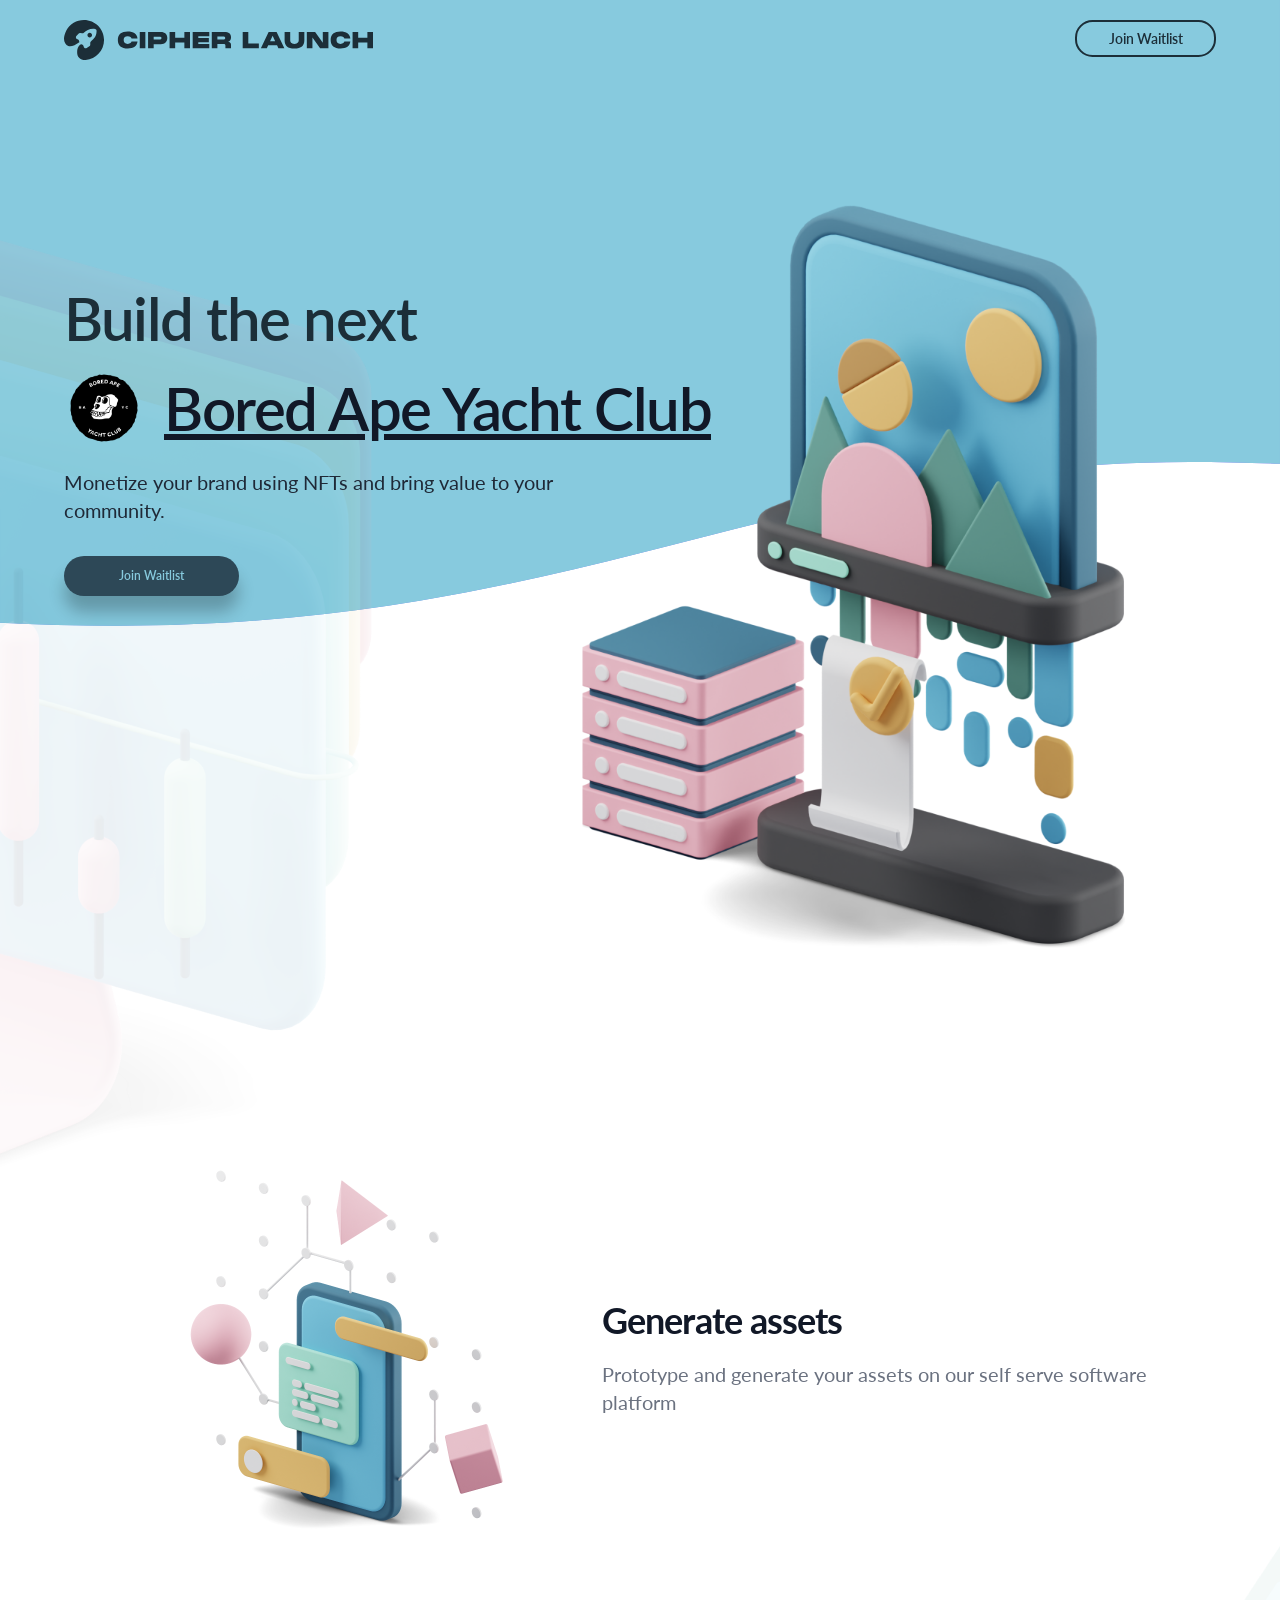
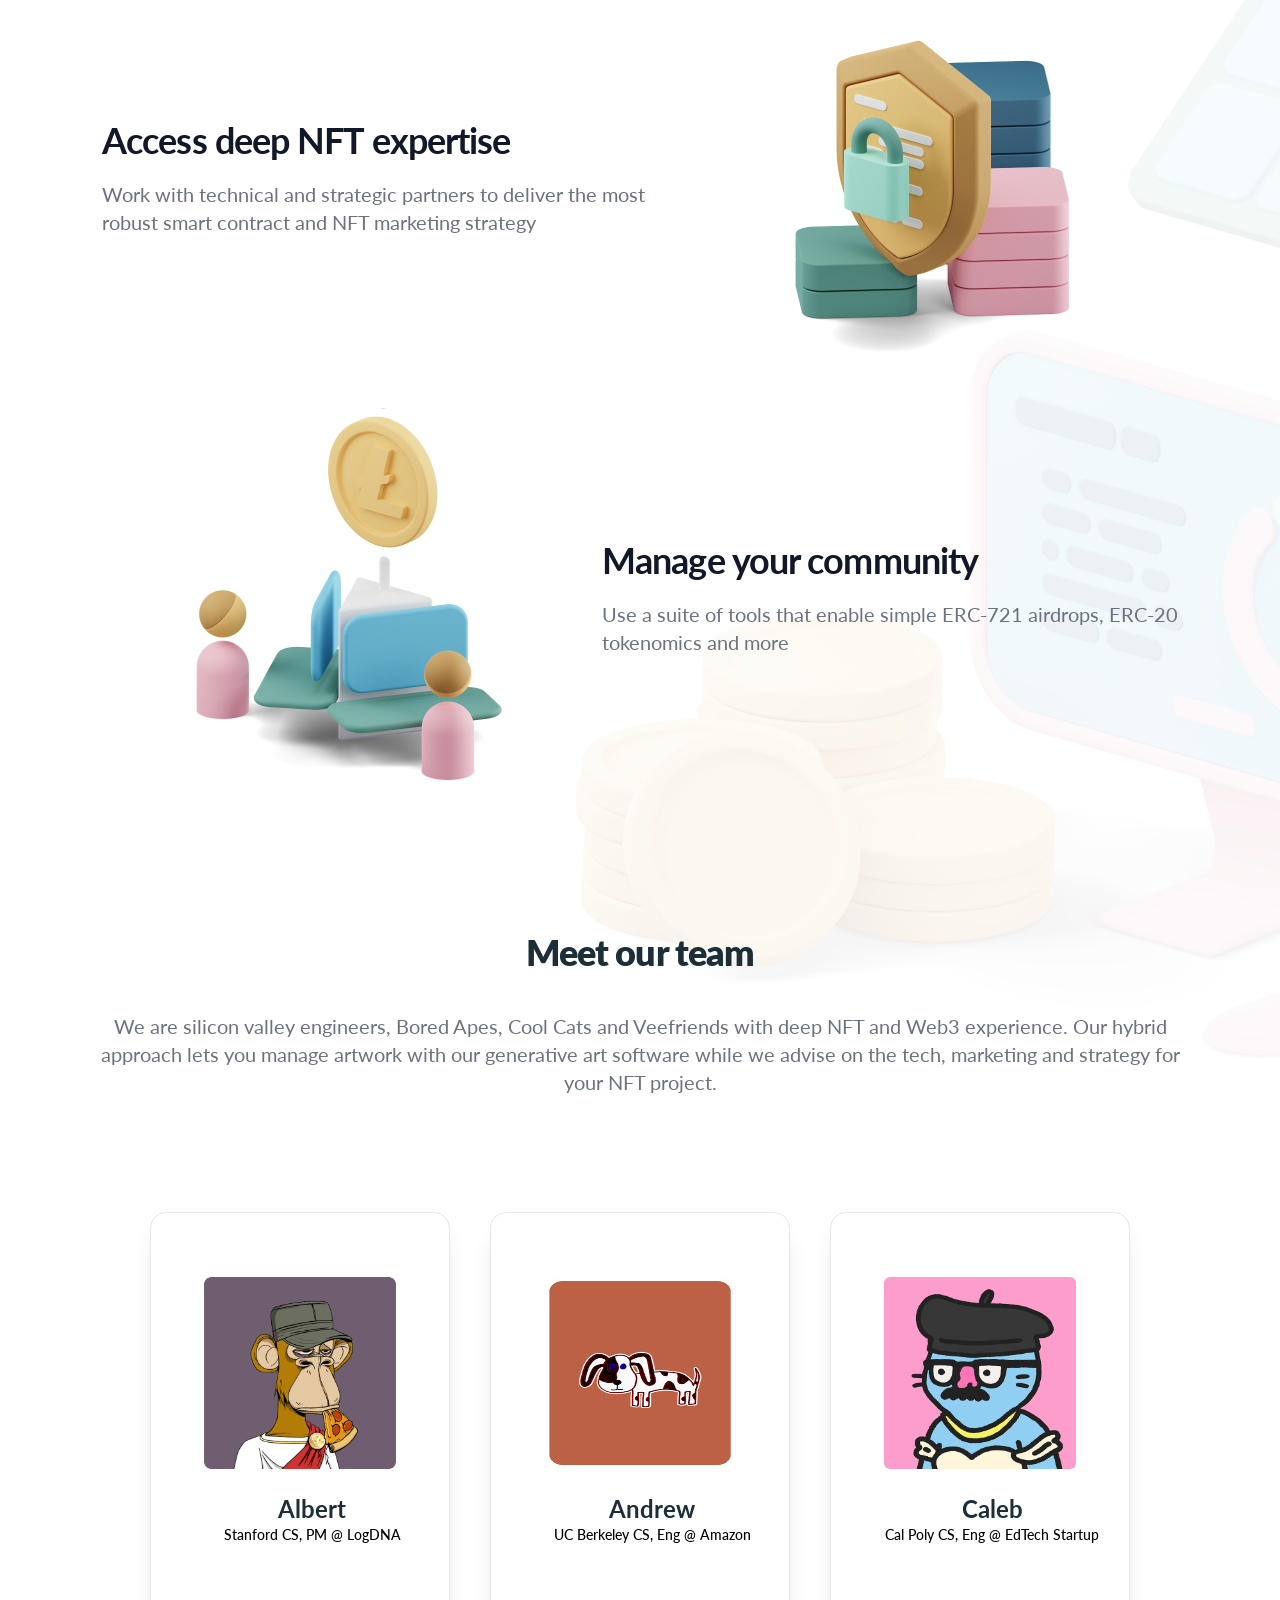
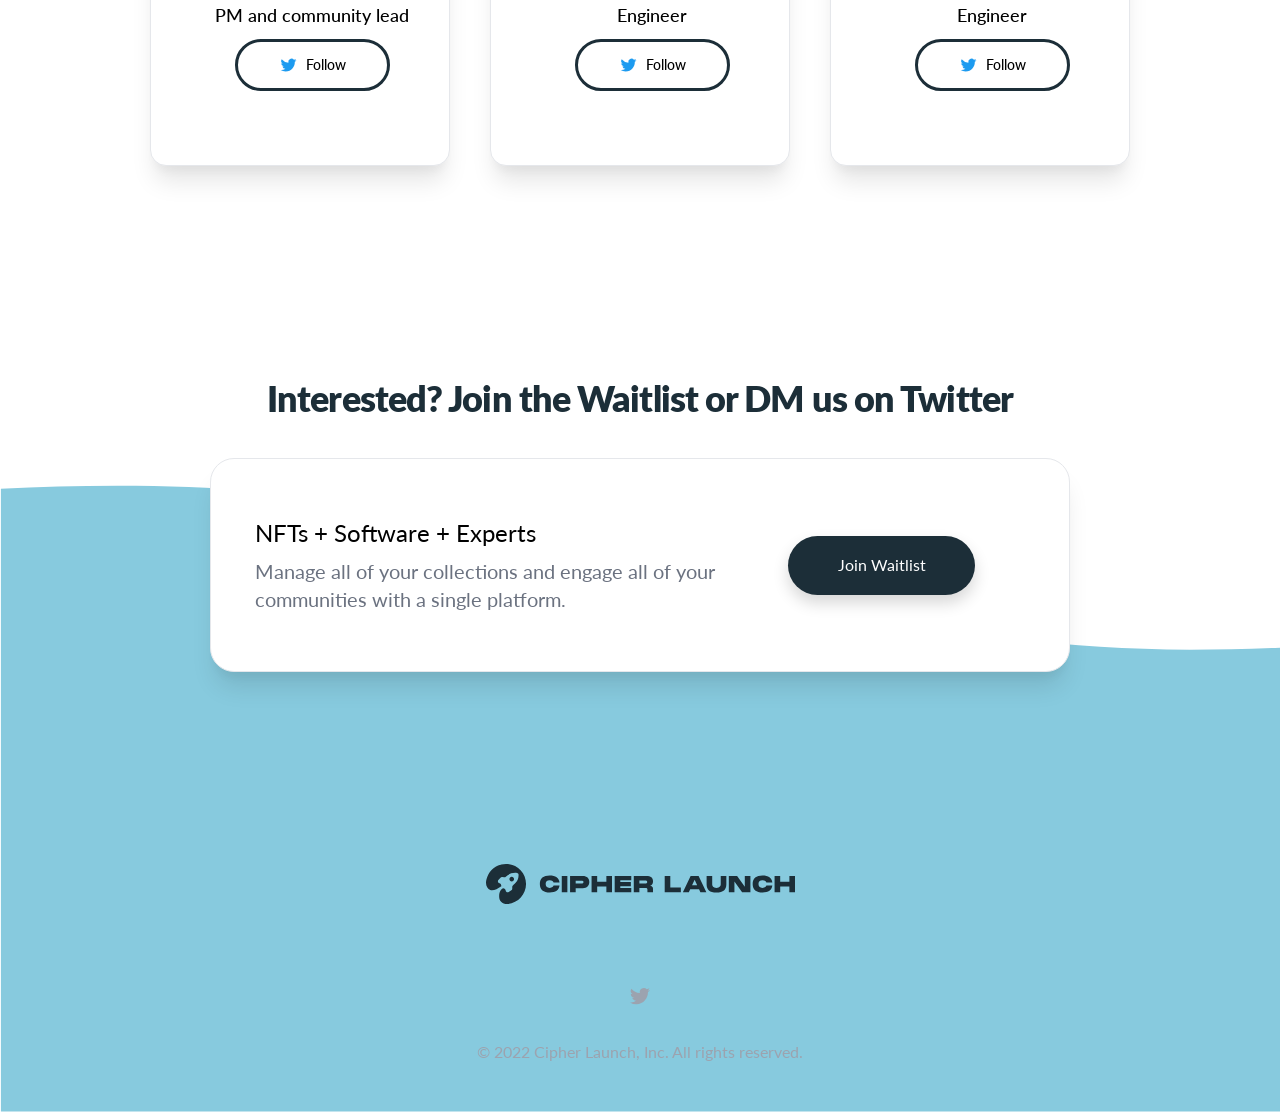
==== commit 7a02d73c: "Updates" ====
--- a/index.html
+++ b/index.html
@@ -1 +1 @@
-<!doctype html><html lang="en"><head><meta charset="utf-8"/><link rel="icon" href="data:image/svg+xml,<svg xmlns=%22http://www.w3.org/2000/svg%22 viewBox=%220 0 100 100%22><text y=%22.9em%22 font-size=%2290%22>🚀Cipher Launch</text></svg>"/><meta name="viewport" content="width=device-width,initial-scale=1"/><meta name="theme-color" content="#000000"/><meta name="description" content="NFT Launch Pad"/><link rel="manifest" href="/manifest.json"/><link rel="preconnect" href="https://fonts.googleapis.com"><link rel="preconnect" href="https://fonts.gstatic.com" crossorigin><link href="https://fonts.googleapis.com/css2?family=Lato&display=swap" rel="stylesheet"><title>Cipher Launch</title><script async src="https://www.googletagmanager.com/gtag/js?id=G-1CY4G937CL"></script><script>function gtag(){dataLayer.push(arguments)}window.dataLayer=window.dataLayer||[],gtag("js",new Date),gtag("config","G-1CY4G937CL")</script><link href="/static/css/main.e1975e0f.chunk.css" rel="stylesheet"></head><body style="font-family:Lato,sans-serif"><noscript>You need to enable JavaScript to run this app.</noscript><div id="root"></div><script>!function(e){function r(r){for(var n,l,i=r[0],a=r[1],c=r[2],f=0,s=[];f<i.length;f++)l=i[f],Object.prototype.hasOwnProperty.call(o,l)&&o[l]&&s.push(o[l][0]),o[l]=0;for(n in a)Object.prototype.hasOwnProperty.call(a,n)&&(e[n]=a[n]);for(p&&p(r);s.length;)s.shift()();return u.push.apply(u,c||[]),t()}function t(){for(var e,r=0;r<u.length;r++){for(var t=u[r],n=!0,i=1;i<t.length;i++){var a=t[i];0!==o[a]&&(n=!1)}n&&(u.splice(r--,1),e=l(l.s=t[0]))}return e}var n={},o={1:0},u=[];function l(r){if(n[r])return n[r].exports;var t=n[r]={i:r,l:!1,exports:{}};return e[r].call(t.exports,t,t.exports,l),t.l=!0,t.exports}l.m=e,l.c=n,l.d=function(e,r,t){l.o(e,r)||Object.defineProperty(e,r,{enumerable:!0,get:t})},l.r=function(e){"undefined"!=typeof Symbol&&Symbol.toStringTag&&Object.defineProperty(e,Symbol.toStringTag,{value:"Module"}),Object.defineProperty(e,"__esModule",{value:!0})},l.t=function(e,r){if(1&r&&(e=l(e)),8&r)return e;if(4&r&&"object"==typeof e&&e&&e.__esModule)return e;var t=Object.create(null);if(l.r(t),Object.defineProperty(t,"default",{enumerable:!0,value:e}),2&r&&"string"!=typeof e)for(var n in e)l.d(t,n,function(r){return e[r]}.bind(null,n));return t},l.n=function(e){var r=e&&e.__esModule?function(){return e.default}:function(){return e};return l.d(r,"a",r),r},l.o=function(e,r){return Object.prototype.hasOwnProperty.call(e,r)},l.p="/";var i=this["webpackJsonpcipher-launch-web"]=this["webpackJsonpcipher-launch-web"]||[],a=i.push.bind(i);i.push=r,i=i.slice();for(var c=0;c<i.length;c++)r(i[c]);var p=a;t()}([])</script><script src="/static/js/2.c28667a8.chunk.js"></script><script src="/static/js/main.44d26108.chunk.js"></script></body></html>+<!doctype html><html lang="en"><head><meta charset="utf-8"/><link rel="icon" href="data:image/svg+xml,<svg xmlns=%22http://www.w3.org/2000/svg%22 viewBox=%220 0 100 100%22><text y=%22.9em%22 font-size=%2290%22>🚀Cipher Launch</text></svg>"/><meta name="viewport" content="width=device-width,initial-scale=1"/><meta name="theme-color" content="#000000"/><meta name="description" content="NFT Launch Pad"/><link rel="manifest" href="/manifest.json"/><link rel="preconnect" href="https://fonts.googleapis.com"><link rel="preconnect" href="https://fonts.gstatic.com" crossorigin><link href="https://fonts.googleapis.com/css2?family=Lato&display=swap" rel="stylesheet"><title>Cipher Launch</title><script async src="https://www.googletagmanager.com/gtag/js?id=G-1CY4G937CL"></script><script>function gtag(){dataLayer.push(arguments)}window.dataLayer=window.dataLayer||[],gtag("js",new Date),gtag("config","G-1CY4G937CL")</script><link href="/static/css/main.b457797a.chunk.css" rel="stylesheet"></head><body style="font-family:Lato,sans-serif"><noscript>You need to enable JavaScript to run this app.</noscript><div id="root"></div><script>!function(e){function r(r){for(var n,l,i=r[0],a=r[1],c=r[2],f=0,s=[];f<i.length;f++)l=i[f],Object.prototype.hasOwnProperty.call(o,l)&&o[l]&&s.push(o[l][0]),o[l]=0;for(n in a)Object.prototype.hasOwnProperty.call(a,n)&&(e[n]=a[n]);for(p&&p(r);s.length;)s.shift()();return u.push.apply(u,c||[]),t()}function t(){for(var e,r=0;r<u.length;r++){for(var t=u[r],n=!0,i=1;i<t.length;i++){var a=t[i];0!==o[a]&&(n=!1)}n&&(u.splice(r--,1),e=l(l.s=t[0]))}return e}var n={},o={1:0},u=[];function l(r){if(n[r])return n[r].exports;var t=n[r]={i:r,l:!1,exports:{}};return e[r].call(t.exports,t,t.exports,l),t.l=!0,t.exports}l.m=e,l.c=n,l.d=function(e,r,t){l.o(e,r)||Object.defineProperty(e,r,{enumerable:!0,get:t})},l.r=function(e){"undefined"!=typeof Symbol&&Symbol.toStringTag&&Object.defineProperty(e,Symbol.toStringTag,{value:"Module"}),Object.defineProperty(e,"__esModule",{value:!0})},l.t=function(e,r){if(1&r&&(e=l(e)),8&r)return e;if(4&r&&"object"==typeof e&&e&&e.__esModule)return e;var t=Object.create(null);if(l.r(t),Object.defineProperty(t,"default",{enumerable:!0,value:e}),2&r&&"string"!=typeof e)for(var n in e)l.d(t,n,function(r){return e[r]}.bind(null,n));return t},l.n=function(e){var r=e&&e.__esModule?function(){return e.default}:function(){return e};return l.d(r,"a",r),r},l.o=function(e,r){return Object.prototype.hasOwnProperty.call(e,r)},l.p="/";var i=this["webpackJsonpcipher-launch-web"]=this["webpackJsonpcipher-launch-web"]||[],a=i.push.bind(i);i.push=r,i=i.slice();for(var c=0;c<i.length;c++)r(i[c]);var p=a;t()}([])</script><script src="/static/js/2.c28667a8.chunk.js"></script><script src="/static/js/main.77d34987.chunk.js"></script></body></html>
--- a/static/css/main.b457797a.chunk.css
+++ b/static/css/main.b457797a.chunk.css
@@ -0,0 +1,5 @@
+.twitter-btn{display:flex;flex-direction:row;justify-content:center;align-items:center;padding:14px 41px;position:static;width:155px;height:52px;left:109.5px;top:462px;border:3px solid #1c2e38;box-sizing:border-box;border-radius:40px;flex:none;order:1;flex-grow:0}.twitter-btn:hover{background:#2d4857;color:#87cade;cursor:pointer}.team-card-md{height:554px;width:300px}.team-card-sm{height:430px;width:275px}@media (min-width:640px){.sm\:team-card-md{height:554px;width:300px}.sm\:team-card-sm{height:430px;width:275px}}@media (min-width:768px){.md\:team-card-md{height:554px;width:300px}.md\:team-card-sm{height:430px;width:275px}}@media (min-width:1024px){.lg\:team-card-md{height:554px;width:300px}.lg\:team-card-sm{height:430px;width:275px}}@media (min-width:1280px){.xl\:team-card-md{height:554px;width:300px}.xl\:team-card-sm{height:430px;width:275px}}@media (min-width:1536px){.\32xl\:team-card-md{height:554px;width:300px}.\32xl\:team-card-sm{height:430px;width:275px}}.join-content-btn{display:flex;flex-direction:row;justify-content:center;align-items:center;padding:16px 40px;position:static;width:187px;height:59px;left:583px;top:33px;background:#1c2e38;box-shadow:0 8px 16px rgba(0,0,0,.16);border-radius:53px;flex:none;order:1;flex-grow:0;margin:0 50px;color:#fff}.join-content-btn:hover{cursor:pointer}.join-content{height:214px;width:860px}@media (min-width:640px){.sm\:join-content{height:214px;width:860px}}@media (min-width:768px){.md\:join-content{height:214px;width:860px}}@media (min-width:1024px){.lg\:join-content{height:214px;width:860px}}@media (min-width:1280px){.xl\:join-content{height:214px;width:860px}}@media (min-width:1536px){.\32xl\:join-content{height:214px;width:860px}}.content-all{height:4000px}.main-content{height:100%;z-index:1000}.join-btn{display:flex;flex-direction:row;justify-content:center;align-items:center;position:static;width:175px;height:40px;left:0;top:280px;background:#2d4857;box-shadow:0 16px 16px rgba(0,0,0,.24);border-radius:53px;flex:none;order:2;flex-grow:0;font-style:normal;font-weight:600;font-size:12px;line-height:150.69%;text-align:center;color:#87cade}.join-btn:hover{background:none}.join-btn-header,.join-btn:hover{color:#1c2e38;border:2px solid #1c2e38}.join-btn-header{position:relative;display:flex;flex-direction:row;justify-content:center;align-items:center;width:141px;height:37px;box-sizing:border-box;border-radius:17.5px;font-style:normal;font-weight:600;font-size:14px;line-height:150.69%;text-align:right}.join-btn-header:hover{background:#2d4857;color:#87cade}.hero-title{color:#1c2e38}.mobile-wave-box{background:#87cade}
+/*! tailwindcss v2.2.7 | MIT License | https://tailwindcss.com */
+
+/*! modern-normalize v1.1.0 | MIT License | https://github.com/sindresorhus/modern-normalize */html{-moz-tab-size:4;tab-size:4;line-height:1.15;-webkit-text-size-adjust:100%}body{margin:0;font-family:system-ui,-apple-system,"Segoe UI",Roboto,Helvetica,Arial,sans-serif,"Apple Color Emoji","Segoe UI Emoji"}hr{height:0;color:inherit}abbr[title]{-webkit-text-decoration:underline dotted;text-decoration:underline dotted}b,strong{font-weight:bolder}code,kbd,pre,samp{font-family:ui-monospace,SFMono-Regular,Consolas,"Liberation Mono",Menlo,monospace;font-size:1em}small{font-size:80%}sub,sup{font-size:75%;line-height:0;position:relative;vertical-align:baseline}sub{bottom:-.25em}sup{top:-.5em}table{text-indent:0;border-color:inherit}button,input,optgroup,select,textarea{font-family:inherit;font-size:100%;line-height:1.15;margin:0}button,select{text-transform:none}button{-webkit-appearance:button}legend{padding:0}progress{vertical-align:baseline}summary{display:list-item}blockquote,dd,dl,figure,h1,h2,h3,h4,h5,h6,hr,p,pre{margin:0}button{background-color:transparent;background-image:none}fieldset,ol,ul{margin:0;padding:0}ol,ul{list-style:none}html{font-family:ui-sans-serif,system-ui,-apple-system,BlinkMacSystemFont,"Segoe UI",Roboto,"Helvetica Neue",Arial,"Noto Sans",sans-serif,"Apple Color Emoji","Segoe UI Emoji","Segoe UI Symbol","Noto Color Emoji";line-height:1.5}body{font-family:inherit;line-height:inherit}*,:after,:before{box-sizing:border-box;border:0 solid}hr{border-top-width:1px}img{border-style:solid}textarea{resize:vertical}input::-webkit-input-placeholder,textarea::-webkit-input-placeholder{color:#9ca3af}input:-ms-input-placeholder,textarea:-ms-input-placeholder{color:#9ca3af}input::placeholder,textarea::placeholder{color:#9ca3af}[role=button],button{cursor:pointer}table{border-collapse:collapse}h1,h2,h3,h4,h5,h6{font-size:inherit;font-weight:inherit}a{color:inherit;text-decoration:inherit}button,input,optgroup,select,textarea{padding:0;line-height:inherit;color:inherit}code,kbd,pre,samp{font-family:ui-monospace,SFMono-Regular,Menlo,Monaco,Consolas,"Liberation Mono","Courier New",monospace}audio,canvas,embed,iframe,img,object,svg,video{display:block;vertical-align:middle}img,video{max-width:100%;height:auto}[hidden]{display:none}*,:after,:before{--tw-border-opacity:1;border-color:rgba(229,231,235,var(--tw-border-opacity))}select,textarea{-webkit-appearance:none;-moz-appearance:none;appearance:none;background-color:#fff;border-color:#6b7280;border-width:1px;border-radius:0;padding:.5rem .75rem;font-size:1rem;line-height:1.5rem}select:focus,textarea:focus{outline:2px solid transparent;outline-offset:2px;--tw-ring-inset:var(--tw-empty,/*!*/ /*!*/);--tw-ring-offset-width:0px;--tw-ring-offset-color:#fff;--tw-ring-color:#2563eb;--tw-ring-offset-shadow:var(--tw-ring-inset) 0 0 0 var(--tw-ring-offset-width) var(--tw-ring-offset-color);--tw-ring-shadow:var(--tw-ring-inset) 0 0 0 calc(1px + var(--tw-ring-offset-width)) var(--tw-ring-color);box-shadow:var(--tw-ring-offset-shadow),var(--tw-ring-shadow),var(--tw-shadow,0 0 transparent);border-color:#2563eb}input::-webkit-input-placeholder,textarea::-webkit-input-placeholder{color:#6b7280;opacity:1}input:-ms-input-placeholder,textarea:-ms-input-placeholder{color:#6b7280;opacity:1}input::placeholder,textarea::placeholder{color:#6b7280;opacity:1}select{background-image:url("data:image/svg+xml;charset=utf-8,%3Csvg xmlns='http://www.w3.org/2000/svg' fill='none' viewBox='0 0 20 20'%3E%3Cpath stroke='%236b7280' stroke-linecap='round' stroke-linejoin='round' stroke-width='1.5' d='M6 8l4 4 4-4'/%3E%3C/svg%3E");background-position:right .5rem center;background-repeat:no-repeat;background-size:1.5em 1.5em;padding-right:2.5rem;-webkit-print-color-adjust:exact;color-adjust:exact}.sr-only{width:1px;height:1px;padding:0;margin:-1px;overflow:hidden;clip:rect(0,0,0,0);white-space:nowrap;border-width:0}.absolute,.sr-only{position:absolute}.relative{position:relative}.bottom-0{bottom:0}.z-0{z-index:0}.z-10{z-index:10}.mx-5{margin-left:1.25rem;margin-right:1.25rem}.mx-auto{margin-left:auto;margin-right:auto}.my-5{margin-top:1.25rem;margin-bottom:1.25rem}.mt-3{margin-top:.75rem}.mt-5{margin-top:1.25rem}.mt-6{margin-top:1.5rem}.mt-8{margin-top:2rem}.mt-10{margin-top:2.5rem}.mt-24{margin-top:6rem}.mr-5{margin-right:1.25rem}.mb-2{margin-bottom:.5rem}.mb-5{margin-bottom:1.25rem}.mb-10{margin-bottom:2.5rem}.ml-2{margin-left:.5rem}.ml-auto{margin-left:auto}.block{display:block}.flex{display:flex}.table{display:table}.hidden{display:none}.h-6{height:1.5rem}.h-20{height:5rem}.h-48{height:12rem}.h-full{height:100%}.w-6{width:1.5rem}.w-20{width:5rem}.w-40{width:10rem}.w-48{width:12rem}.w-full{width:100%}.max-w-xl{max-width:36rem}.max-w-6xl{max-width:72rem}.max-w-7xl{max-width:80rem}.transform{--tw-translate-x:0;--tw-translate-y:0;--tw-rotate:0;--tw-skew-x:0;--tw-skew-y:0;--tw-scale-x:1;--tw-scale-y:1;transform:translateX(var(--tw-translate-x)) translateY(var(--tw-translate-y)) rotate(var(--tw-rotate)) skewX(var(--tw-skew-x)) skewY(var(--tw-skew-y)) scaleX(var(--tw-scale-x)) scaleY(var(--tw-scale-y))}.scale-50{--tw-scale-x:.5;--tw-scale-y:.5}.scale-75{--tw-scale-x:.75;--tw-scale-y:.75}@keyframes spin{to{transform:rotate(1turn)}}@keyframes ping{75%,to{transform:scale(2);opacity:0}}@keyframes pulse{50%{opacity:.5}}@keyframes bounce{0%,to{transform:translateY(-25%);animation-timing-function:cubic-bezier(.8,0,1,1)}50%{transform:none;animation-timing-function:cubic-bezier(0,0,.2,1)}}.flex-col{flex-direction:column}.flex-wrap{flex-wrap:wrap}.items-center{align-items:center}.justify-center{justify-content:center}.justify-between{justify-content:space-between}.space-x-4>:not([hidden])~:not([hidden]){--tw-space-x-reverse:0;margin-right:calc(1rem*var(--tw-space-x-reverse));margin-left:calc(1rem*(1 - var(--tw-space-x-reverse)))}.space-x-6>:not([hidden])~:not([hidden]){--tw-space-x-reverse:0;margin-right:calc(1.5rem*var(--tw-space-x-reverse));margin-left:calc(1.5rem*(1 - var(--tw-space-x-reverse)))}.overflow-hidden{overflow:hidden}.rounded-md{border-radius:.375rem}.rounded-lg{border-radius:.5rem}.rounded-2xl{border-radius:1rem}.rounded-3xl{border-radius:1.5rem}.border{border-width:1px}.border-gray-200{--tw-border-opacity:1;border-color:rgba(229,231,235,var(--tw-border-opacity))}.bg-white{--tw-bg-opacity:1;background-color:rgba(255,255,255,var(--tw-bg-opacity))}.object-scale-down{object-fit:scale-down}.p-2{padding:.5rem}.p-5{padding:1.25rem}.px-4{padding-left:1rem;padding-right:1rem}.py-5{padding-top:1.25rem;padding-bottom:1.25rem}.py-12{padding-top:3rem;padding-bottom:3rem}.text-center{text-align:center}.text-sm{font-size:.875rem;line-height:1.25rem}.text-base{font-size:1rem;line-height:1.5rem}.text-lg{font-size:1.125rem}.text-lg,.text-xl{line-height:1.75rem}.text-xl{font-size:1.25rem}.text-2xl{font-size:1.5rem;line-height:2rem}.text-3xl{font-size:1.875rem;line-height:2.25rem}.text-4xl{font-size:2.25rem;line-height:2.5rem}.font-medium{font-weight:500}.font-semibold{font-weight:600}.font-bold{font-weight:700}.font-extrabold{font-weight:800}.tracking-tight{letter-spacing:-.025em}.text-gray-400{--tw-text-opacity:1;color:rgba(156,163,175,var(--tw-text-opacity))}.text-gray-500{--tw-text-opacity:1;color:rgba(107,114,128,var(--tw-text-opacity))}.text-gray-800{--tw-text-opacity:1;color:rgba(31,41,55,var(--tw-text-opacity))}.text-gray-900{--tw-text-opacity:1;color:rgba(17,24,39,var(--tw-text-opacity))}.hover\:text-gray-500:hover{--tw-text-opacity:1;color:rgba(107,114,128,var(--tw-text-opacity))}.underline{text-decoration:underline}*,:after,:before{--tw-shadow:0 0 transparent}.shadow-xl{--tw-shadow:0 20px 25px -5px rgba(0,0,0,0.1),0 10px 10px -5px rgba(0,0,0,0.04);box-shadow:var(--tw-ring-offset-shadow,0 0 transparent),var(--tw-ring-shadow,0 0 transparent),var(--tw-shadow)}*,:after,:before{--tw-ring-inset:var(--tw-empty,/*!*/ /*!*/);--tw-ring-offset-width:0px;--tw-ring-offset-color:#fff;--tw-ring-color:rgba(59,130,246,0.5);--tw-ring-offset-shadow:0 0 transparent;--tw-ring-shadow:0 0 transparent}@font-face{font-family:AvenirLTS;font-weight:lighter;src:url(/static/media/AvenirLTStd-Roman.0bfb049d.otf) format("opentype")}@font-face{font-family:AvenirLTS;font-weight:lighter;src:url(/static/media/AvenirLTStd-Book.813557df.otf) format("opentype")}@font-face{font-family:AvenirLTS;font-weight:700;src:url(/static/media/AvenirLTStd-Black.7ce894e1.otf) format("opentype")}body,html{height:100%;width:100%}body{font-family:"AvenirLTS",sans-serif}h1,h2,h3,h4,h5,h6{color:#1c2e38}@media (min-width:640px){.sm\:mx-auto{margin-left:auto;margin-right:auto}.sm\:mt-5{margin-top:1.25rem}.sm\:mt-8{margin-top:2rem}.sm\:max-w-xl{max-width:36rem}.sm\:px-6{padding-left:1.5rem;padding-right:1.5rem}.sm\:text-center{text-align:center}.sm\:text-lg{font-size:1.125rem;line-height:1.75rem}.sm\:text-xl{font-size:1.25rem;line-height:1.75rem}.sm\:text-4xl{font-size:2.25rem;line-height:2.5rem}.sm\:text-5xl{font-size:3rem;line-height:1}}@media (min-width:768px){.md\:m-2{margin:.5rem}.md\:m-2\.5{margin:.625rem}.md\:my-0{margin-top:0;margin-bottom:0}.md\:mt-5{margin-top:1.25rem}.md\:mb-24{margin-bottom:6rem}.md\:flex{display:flex}.md\:hidden{display:none}.md\:h-24{height:6rem}.md\:w-48{width:12rem}.md\:p-5{padding:1.25rem}.md\:text-xl{font-size:1.25rem;line-height:1.75rem}.md\:text-2xl{font-size:1.5rem;line-height:2rem}.md\:text-6xl{font-size:3.75rem;line-height:1}}@media (min-width:1024px){.lg\:absolute{position:absolute}.lg\:col-span-2{grid-column:span 2/span 2}.lg\:mx-0{margin-left:0;margin-right:0}.lg\:mt-0{margin-top:0}.lg\:mb-10{margin-bottom:2.5rem}.lg\:block{display:block}.lg\:hidden{display:none}.lg\:max-w-7xl{max-width:80rem}.lg\:scale-100{--tw-scale-x:1;--tw-scale-y:1}.lg\:flex-nowrap{flex-wrap:nowrap}.lg\:items-start{align-items:flex-start}.lg\:justify-start{justify-content:flex-start}.lg\:space-x-6>:not([hidden])~:not([hidden]){--tw-space-x-reverse:0;margin-right:calc(1.5rem*var(--tw-space-x-reverse));margin-left:calc(1.5rem*(1 - var(--tw-space-x-reverse)))}.lg\:p-11{padding:2.75rem}.lg\:px-8{padding-left:2rem;padding-right:2rem}.lg\:py-24{padding-top:6rem;padding-bottom:6rem}.lg\:text-left{text-align:left}.lg\:text-4xl{font-size:2.25rem;line-height:2.5rem}}@media (min-width:1280px){.xl\:top-52{top:13rem}.xl\:inline{display:inline}.xl\:scale-75{--tw-scale-x:.75;--tw-scale-y:.75}.xl\:py-12{padding-top:3rem;padding-bottom:3rem}}
+/*# sourceMappingURL=main.b457797a.chunk.css.map */
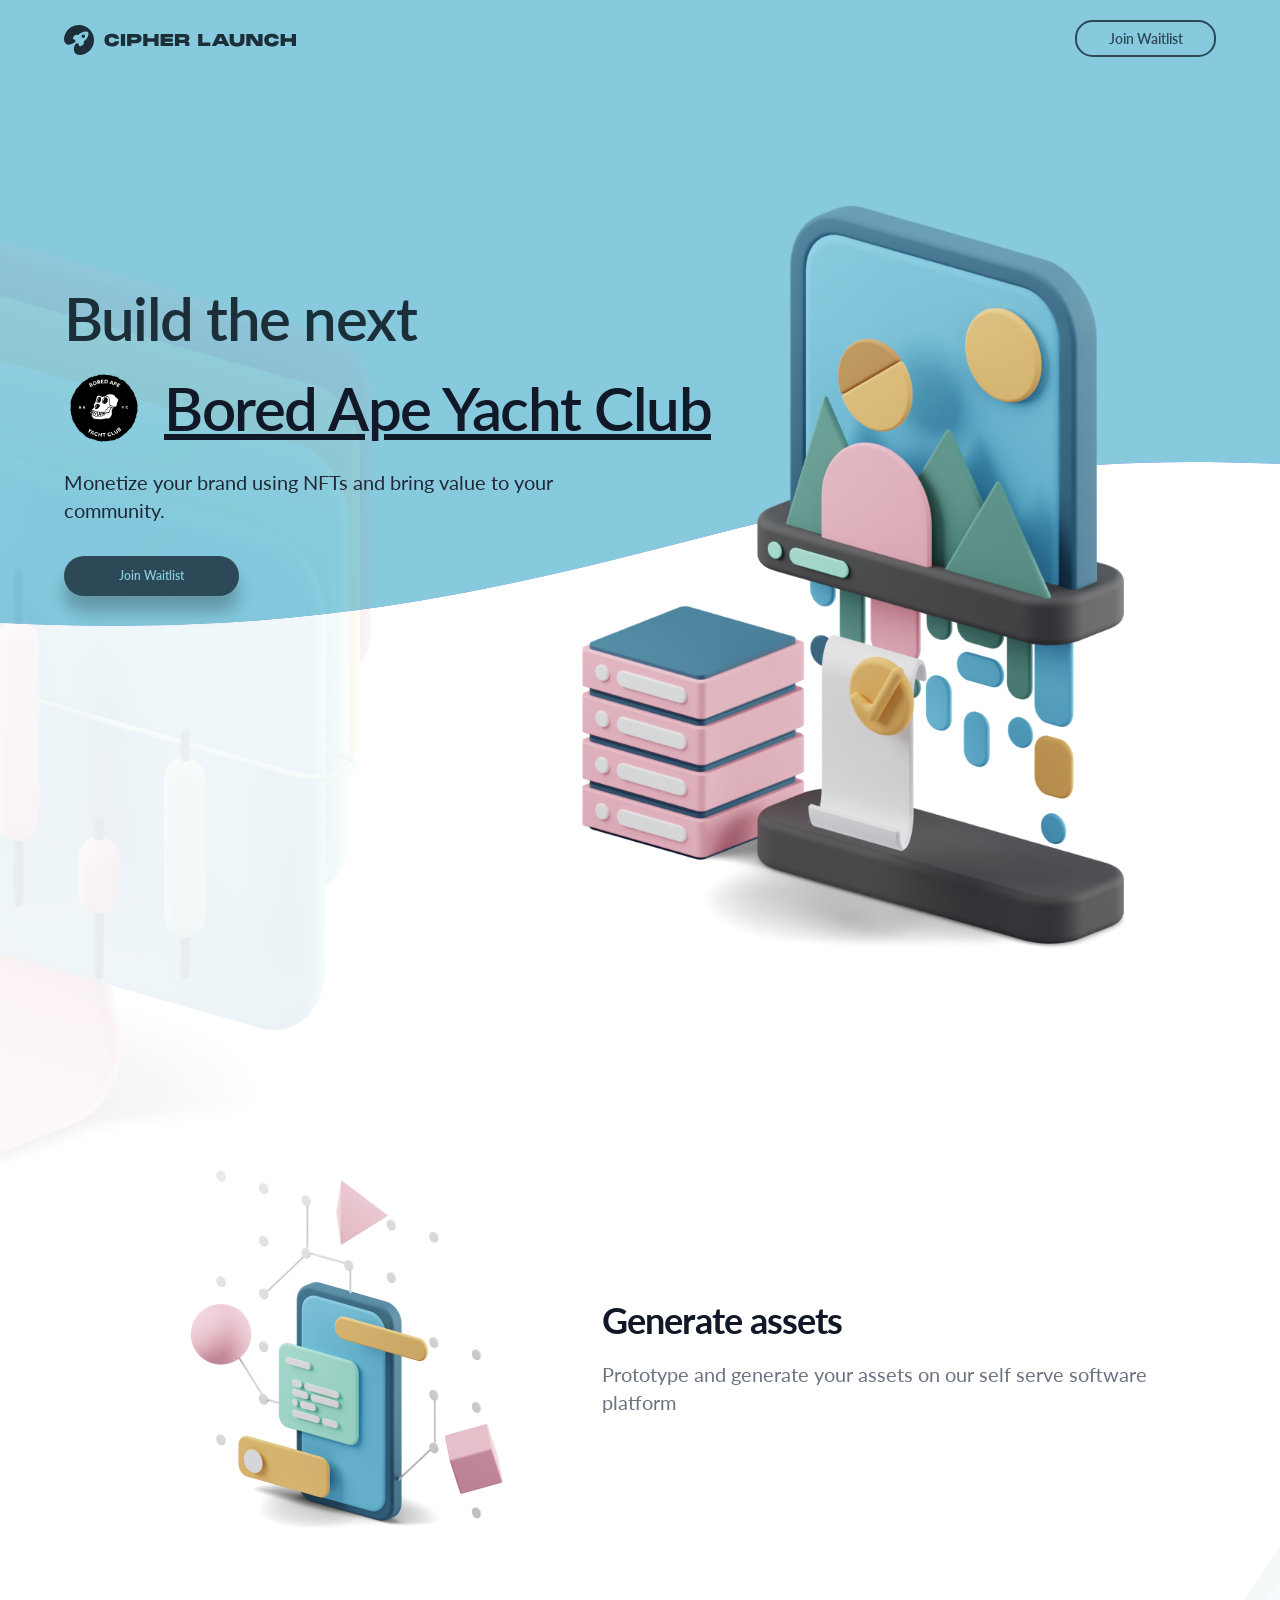
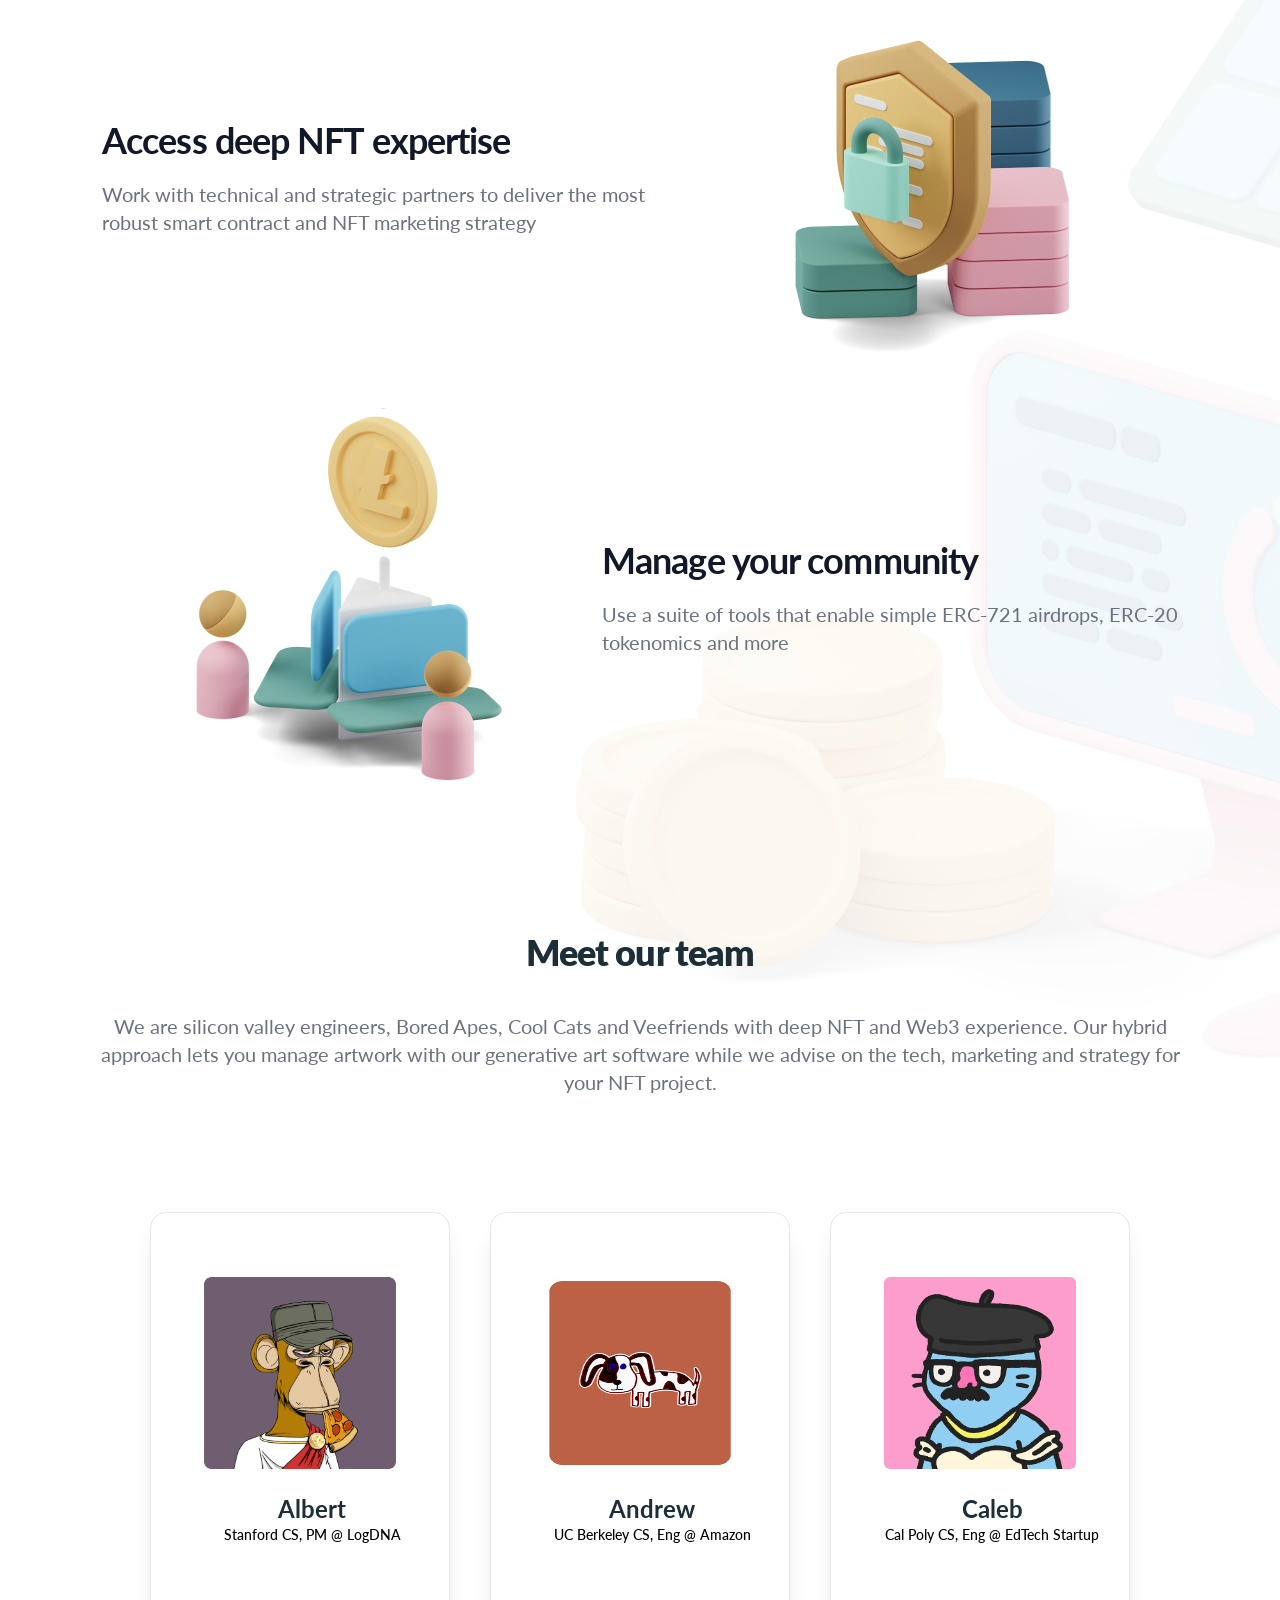
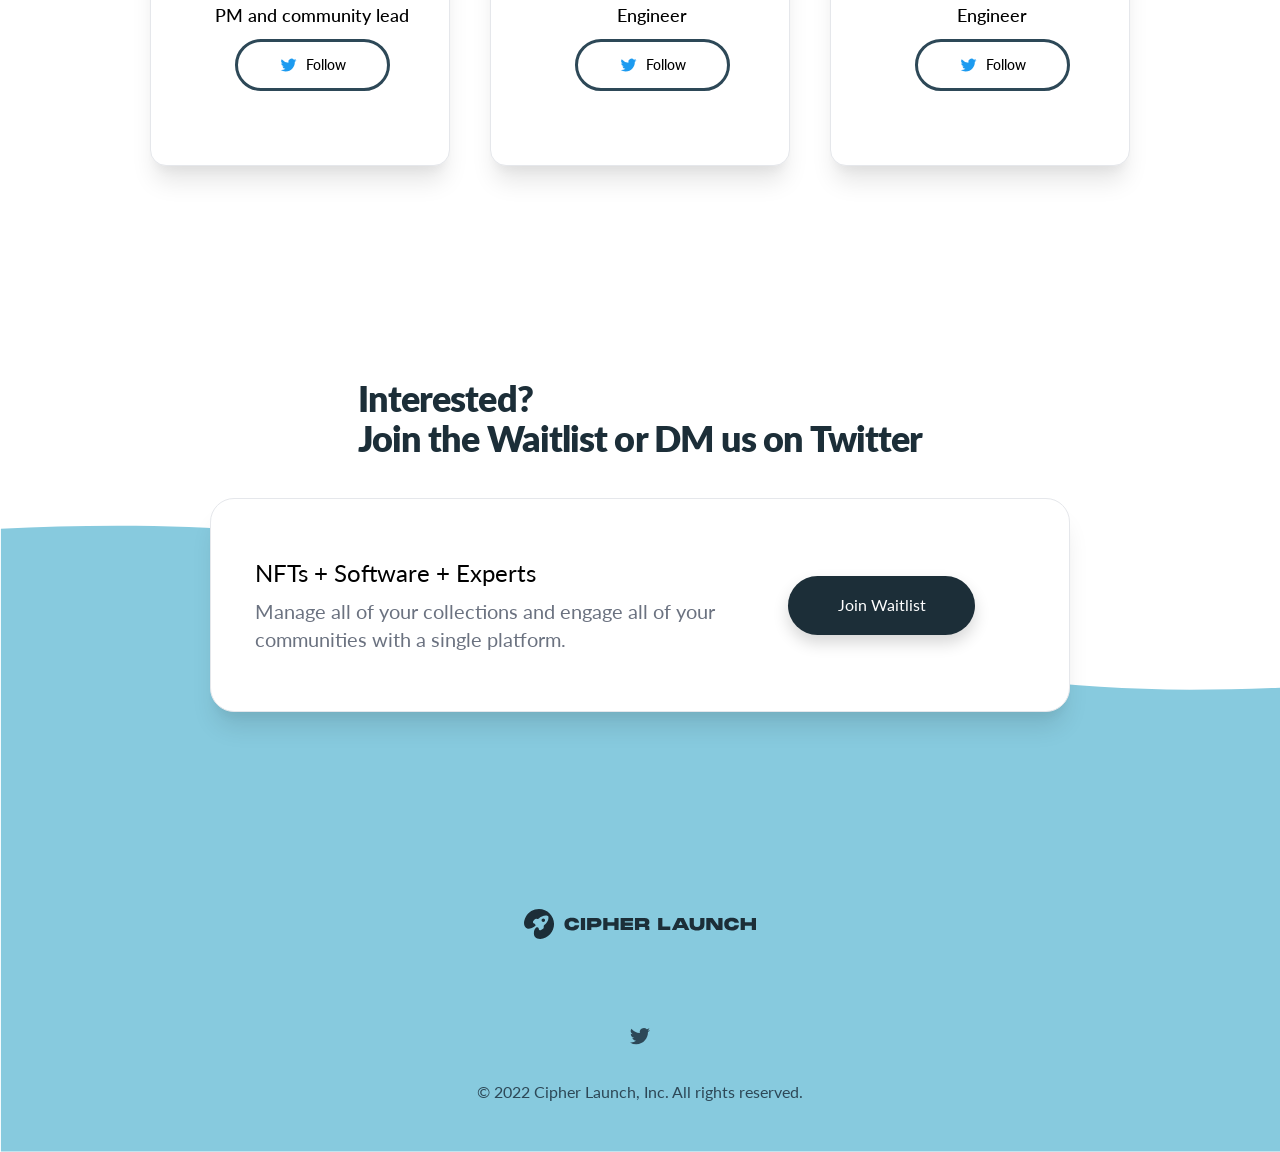
==== commit 965106c1: "Updates" ====
--- a/index.html
+++ b/index.html
@@ -1 +1 @@
-<!doctype html><html lang="en"><head><meta charset="utf-8"/><link rel="icon" href="data:image/svg+xml,<svg xmlns=%22http://www.w3.org/2000/svg%22 viewBox=%220 0 100 100%22><text y=%22.9em%22 font-size=%2290%22>🚀Cipher Launch</text></svg>"/><meta name="viewport" content="width=device-width,initial-scale=1"/><meta name="theme-color" content="#000000"/><meta name="description" content="NFT Launch Pad"/><link rel="manifest" href="/manifest.json"/><link rel="preconnect" href="https://fonts.googleapis.com"><link rel="preconnect" href="https://fonts.gstatic.com" crossorigin><link href="https://fonts.googleapis.com/css2?family=Lato&display=swap" rel="stylesheet"><title>Cipher Launch</title><script async src="https://www.googletagmanager.com/gtag/js?id=G-1CY4G937CL"></script><script>function gtag(){dataLayer.push(arguments)}window.dataLayer=window.dataLayer||[],gtag("js",new Date),gtag("config","G-1CY4G937CL")</script><link href="/static/css/main.b457797a.chunk.css" rel="stylesheet"></head><body style="font-family:Lato,sans-serif"><noscript>You need to enable JavaScript to run this app.</noscript><div id="root"></div><script>!function(e){function r(r){for(var n,l,i=r[0],a=r[1],c=r[2],f=0,s=[];f<i.length;f++)l=i[f],Object.prototype.hasOwnProperty.call(o,l)&&o[l]&&s.push(o[l][0]),o[l]=0;for(n in a)Object.prototype.hasOwnProperty.call(a,n)&&(e[n]=a[n]);for(p&&p(r);s.length;)s.shift()();return u.push.apply(u,c||[]),t()}function t(){for(var e,r=0;r<u.length;r++){for(var t=u[r],n=!0,i=1;i<t.length;i++){var a=t[i];0!==o[a]&&(n=!1)}n&&(u.splice(r--,1),e=l(l.s=t[0]))}return e}var n={},o={1:0},u=[];function l(r){if(n[r])return n[r].exports;var t=n[r]={i:r,l:!1,exports:{}};return e[r].call(t.exports,t,t.exports,l),t.l=!0,t.exports}l.m=e,l.c=n,l.d=function(e,r,t){l.o(e,r)||Object.defineProperty(e,r,{enumerable:!0,get:t})},l.r=function(e){"undefined"!=typeof Symbol&&Symbol.toStringTag&&Object.defineProperty(e,Symbol.toStringTag,{value:"Module"}),Object.defineProperty(e,"__esModule",{value:!0})},l.t=function(e,r){if(1&r&&(e=l(e)),8&r)return e;if(4&r&&"object"==typeof e&&e&&e.__esModule)return e;var t=Object.create(null);if(l.r(t),Object.defineProperty(t,"default",{enumerable:!0,value:e}),2&r&&"string"!=typeof e)for(var n in e)l.d(t,n,function(r){return e[r]}.bind(null,n));return t},l.n=function(e){var r=e&&e.__esModule?function(){return e.default}:function(){return e};return l.d(r,"a",r),r},l.o=function(e,r){return Object.prototype.hasOwnProperty.call(e,r)},l.p="/";var i=this["webpackJsonpcipher-launch-web"]=this["webpackJsonpcipher-launch-web"]||[],a=i.push.bind(i);i.push=r,i=i.slice();for(var c=0;c<i.length;c++)r(i[c]);var p=a;t()}([])</script><script src="/static/js/2.c28667a8.chunk.js"></script><script src="/static/js/main.77d34987.chunk.js"></script></body></html>+<!doctype html><html lang="en"><head><meta charset="utf-8"/><link rel="icon" href="data:image/svg+xml,<svg xmlns=%22http://www.w3.org/2000/svg%22 viewBox=%220 0 100 100%22><text y=%22.9em%22 font-size=%2290%22>🚀Cipher Launch</text></svg>"/><meta name="viewport" content="width=device-width,initial-scale=1"/><meta name="theme-color" content="#000000"/><meta name="description" content="NFT Launch Pad"/><link rel="manifest" href="/manifest.json"/><link rel="preconnect" href="https://fonts.googleapis.com"><link rel="preconnect" href="https://fonts.gstatic.com" crossorigin><link href="https://fonts.googleapis.com/css2?family=Lato&display=swap" rel="stylesheet"><title>Cipher Launch</title><script async src="https://www.googletagmanager.com/gtag/js?id=G-1CY4G937CL"></script><script>function gtag(){dataLayer.push(arguments)}window.dataLayer=window.dataLayer||[],gtag("js",new Date),gtag("config","G-1CY4G937CL")</script><link href="/static/css/main.8900d832.chunk.css" rel="stylesheet"></head><body style="font-family:Lato,sans-serif"><noscript>You need to enable JavaScript to run this app.</noscript><div id="root"></div><script>!function(e){function r(r){for(var n,l,i=r[0],a=r[1],c=r[2],f=0,s=[];f<i.length;f++)l=i[f],Object.prototype.hasOwnProperty.call(o,l)&&o[l]&&s.push(o[l][0]),o[l]=0;for(n in a)Object.prototype.hasOwnProperty.call(a,n)&&(e[n]=a[n]);for(p&&p(r);s.length;)s.shift()();return u.push.apply(u,c||[]),t()}function t(){for(var e,r=0;r<u.length;r++){for(var t=u[r],n=!0,i=1;i<t.length;i++){var a=t[i];0!==o[a]&&(n=!1)}n&&(u.splice(r--,1),e=l(l.s=t[0]))}return e}var n={},o={1:0},u=[];function l(r){if(n[r])return n[r].exports;var t=n[r]={i:r,l:!1,exports:{}};return e[r].call(t.exports,t,t.exports,l),t.l=!0,t.exports}l.m=e,l.c=n,l.d=function(e,r,t){l.o(e,r)||Object.defineProperty(e,r,{enumerable:!0,get:t})},l.r=function(e){"undefined"!=typeof Symbol&&Symbol.toStringTag&&Object.defineProperty(e,Symbol.toStringTag,{value:"Module"}),Object.defineProperty(e,"__esModule",{value:!0})},l.t=function(e,r){if(1&r&&(e=l(e)),8&r)return e;if(4&r&&"object"==typeof e&&e&&e.__esModule)return e;var t=Object.create(null);if(l.r(t),Object.defineProperty(t,"default",{enumerable:!0,value:e}),2&r&&"string"!=typeof e)for(var n in e)l.d(t,n,function(r){return e[r]}.bind(null,n));return t},l.n=function(e){var r=e&&e.__esModule?function(){return e.default}:function(){return e};return l.d(r,"a",r),r},l.o=function(e,r){return Object.prototype.hasOwnProperty.call(e,r)},l.p="/";var i=this["webpackJsonpcipher-launch-web"]=this["webpackJsonpcipher-launch-web"]||[],a=i.push.bind(i);i.push=r,i=i.slice();for(var c=0;c<i.length;c++)r(i[c]);var p=a;t()}([])</script><script src="/static/js/2.ed5f34cb.chunk.js"></script><script src="/static/js/main.e754f7c3.chunk.js"></script></body></html>
--- a/static/css/main.8900d832.chunk.css
+++ b/static/css/main.8900d832.chunk.css
@@ -0,0 +1,5 @@
+.copy-text,.twitter-footer{color:#2d4857}.twitter-footer:hover{color:#fff}.twitter-btn{display:flex;flex-direction:row;justify-content:center;align-items:center;padding:14px 41px;position:static;width:155px;height:52px;left:109.5px;top:462px;border:3px solid #2d4857;box-sizing:border-box;border-radius:40px;flex:none;order:1;flex-grow:0}.twitter-btn:hover{background:#2d4857;color:#87cade;cursor:pointer}.team-card-md{height:554px;width:300px}.team-card-sm{height:430px;width:275px}@media (min-width:640px){.sm\:team-card-md{height:554px;width:300px}.sm\:team-card-sm{height:430px;width:275px}}@media (min-width:768px){.md\:team-card-md{height:554px;width:300px}.md\:team-card-sm{height:430px;width:275px}}@media (min-width:1024px){.lg\:team-card-md{height:554px;width:300px}.lg\:team-card-sm{height:430px;width:275px}}@media (min-width:1280px){.xl\:team-card-md{height:554px;width:300px}.xl\:team-card-sm{height:430px;width:275px}}@media (min-width:1536px){.\32xl\:team-card-md{height:554px;width:300px}.\32xl\:team-card-sm{height:430px;width:275px}}.join-content-btn{display:flex;flex-direction:row;justify-content:center;align-items:center;padding:16px 40px;position:static;width:187px;height:59px;left:583px;top:33px;background:#1c2e38;box-shadow:0 8px 16px rgba(0,0,0,.16);border-radius:53px;flex:none;order:1;flex-grow:0;margin:0 50px;color:#fff}.join-content-btn:hover{cursor:pointer}.join-content{height:214px;width:860px}@media (min-width:640px){.sm\:join-content{height:214px;width:860px}}@media (min-width:768px){.md\:join-content{height:214px;width:860px}}@media (min-width:1024px){.lg\:join-content{height:214px;width:860px}}@media (min-width:1280px){.xl\:join-content{height:214px;width:860px}}@media (min-width:1536px){.\32xl\:join-content{height:214px;width:860px}}.content-all{height:4000px}.main-content{height:100%;z-index:1000}.join-btn{display:flex;flex-direction:row;justify-content:center;align-items:center;position:static;width:175px;height:40px;left:0;top:280px;background:#2d4857;box-shadow:0 16px 16px rgba(0,0,0,.24);border-radius:53px;flex:none;order:2;flex-grow:0;font-style:normal;font-weight:600;font-size:12px;line-height:150.69%;text-align:center;color:#87cade}.join-btn:hover{background:none;color:#1c2e38;border:2px solid #1c2e38}.join-btn-header{position:relative;display:flex;flex-direction:row;justify-content:center;align-items:center;width:141px;height:37px;border:2px solid #2d4857;box-sizing:border-box;border-radius:17.5px;font-style:normal;font-weight:600;font-size:14px;line-height:150.69%;text-align:right;color:#2d4857}.join-btn-header:hover{background:#2d4857;color:#87cade}.hero-title{color:#1c2e38}.mobile-wave-box{background:#87cade}
+/*! tailwindcss v2.2.7 | MIT License | https://tailwindcss.com */
+
+/*! modern-normalize v1.1.0 | MIT License | https://github.com/sindresorhus/modern-normalize */html{-moz-tab-size:4;tab-size:4;line-height:1.15;-webkit-text-size-adjust:100%}body{margin:0;font-family:system-ui,-apple-system,"Segoe UI",Roboto,Helvetica,Arial,sans-serif,"Apple Color Emoji","Segoe UI Emoji"}hr{height:0;color:inherit}abbr[title]{-webkit-text-decoration:underline dotted;text-decoration:underline dotted}b,strong{font-weight:bolder}code,kbd,pre,samp{font-family:ui-monospace,SFMono-Regular,Consolas,"Liberation Mono",Menlo,monospace;font-size:1em}small{font-size:80%}sub,sup{font-size:75%;line-height:0;position:relative;vertical-align:baseline}sub{bottom:-.25em}sup{top:-.5em}table{text-indent:0;border-color:inherit}button,input,optgroup,select,textarea{font-family:inherit;font-size:100%;line-height:1.15;margin:0}button,select{text-transform:none}button{-webkit-appearance:button}legend{padding:0}progress{vertical-align:baseline}summary{display:list-item}blockquote,dd,dl,figure,h1,h2,h3,h4,h5,h6,hr,p,pre{margin:0}button{background-color:transparent;background-image:none}fieldset,ol,ul{margin:0;padding:0}ol,ul{list-style:none}html{font-family:ui-sans-serif,system-ui,-apple-system,BlinkMacSystemFont,"Segoe UI",Roboto,"Helvetica Neue",Arial,"Noto Sans",sans-serif,"Apple Color Emoji","Segoe UI Emoji","Segoe UI Symbol","Noto Color Emoji";line-height:1.5}body{font-family:inherit;line-height:inherit}*,:after,:before{box-sizing:border-box;border:0 solid}hr{border-top-width:1px}img{border-style:solid}textarea{resize:vertical}input::-webkit-input-placeholder,textarea::-webkit-input-placeholder{color:#9ca3af}input:-ms-input-placeholder,textarea:-ms-input-placeholder{color:#9ca3af}input::placeholder,textarea::placeholder{color:#9ca3af}[role=button],button{cursor:pointer}table{border-collapse:collapse}h1,h2,h3,h4,h5,h6{font-size:inherit;font-weight:inherit}a{color:inherit;text-decoration:inherit}button,input,optgroup,select,textarea{padding:0;line-height:inherit;color:inherit}code,kbd,pre,samp{font-family:ui-monospace,SFMono-Regular,Menlo,Monaco,Consolas,"Liberation Mono","Courier New",monospace}audio,canvas,embed,iframe,img,object,svg,video{display:block;vertical-align:middle}img,video{max-width:100%;height:auto}[hidden]{display:none}*,:after,:before{--tw-border-opacity:1;border-color:rgba(229,231,235,var(--tw-border-opacity))}select,textarea{-webkit-appearance:none;-moz-appearance:none;appearance:none;background-color:#fff;border-color:#6b7280;border-width:1px;border-radius:0;padding:.5rem .75rem;font-size:1rem;line-height:1.5rem}select:focus,textarea:focus{outline:2px solid transparent;outline-offset:2px;--tw-ring-inset:var(--tw-empty,/*!*/ /*!*/);--tw-ring-offset-width:0px;--tw-ring-offset-color:#fff;--tw-ring-color:#2563eb;--tw-ring-offset-shadow:var(--tw-ring-inset) 0 0 0 var(--tw-ring-offset-width) var(--tw-ring-offset-color);--tw-ring-shadow:var(--tw-ring-inset) 0 0 0 calc(1px + var(--tw-ring-offset-width)) var(--tw-ring-color);box-shadow:var(--tw-ring-offset-shadow),var(--tw-ring-shadow),var(--tw-shadow,0 0 transparent);border-color:#2563eb}input::-webkit-input-placeholder,textarea::-webkit-input-placeholder{color:#6b7280;opacity:1}input:-ms-input-placeholder,textarea:-ms-input-placeholder{color:#6b7280;opacity:1}input::placeholder,textarea::placeholder{color:#6b7280;opacity:1}select{background-image:url("data:image/svg+xml;charset=utf-8,%3Csvg xmlns='http://www.w3.org/2000/svg' fill='none' viewBox='0 0 20 20'%3E%3Cpath stroke='%236b7280' stroke-linecap='round' stroke-linejoin='round' stroke-width='1.5' d='M6 8l4 4 4-4'/%3E%3C/svg%3E");background-position:right .5rem center;background-repeat:no-repeat;background-size:1.5em 1.5em;padding-right:2.5rem;-webkit-print-color-adjust:exact;color-adjust:exact}.sr-only{width:1px;height:1px;padding:0;margin:-1px;overflow:hidden;clip:rect(0,0,0,0);white-space:nowrap;border-width:0}.absolute,.sr-only{position:absolute}.relative{position:relative}.bottom-0{bottom:0}.z-0{z-index:0}.z-10{z-index:10}.mx-5{margin-left:1.25rem;margin-right:1.25rem}.mx-auto{margin-left:auto;margin-right:auto}.my-5{margin-top:1.25rem;margin-bottom:1.25rem}.mt-3{margin-top:.75rem}.mt-5{margin-top:1.25rem}.mt-6{margin-top:1.5rem}.mt-8{margin-top:2rem}.mt-10{margin-top:2.5rem}.mt-24{margin-top:6rem}.mr-5{margin-right:1.25rem}.mb-2{margin-bottom:.5rem}.mb-5{margin-bottom:1.25rem}.mb-10{margin-bottom:2.5rem}.ml-2{margin-left:.5rem}.ml-auto{margin-left:auto}.block{display:block}.flex{display:flex}.table{display:table}.hidden{display:none}.h-6{height:1.5rem}.h-20{height:5rem}.h-48{height:12rem}.h-full{height:100%}.w-6{width:1.5rem}.w-20{width:5rem}.w-40{width:10rem}.w-48{width:12rem}.w-full{width:100%}.max-w-xl{max-width:36rem}.max-w-6xl{max-width:72rem}.max-w-7xl{max-width:80rem}.transform{--tw-translate-x:0;--tw-translate-y:0;--tw-rotate:0;--tw-skew-x:0;--tw-skew-y:0;--tw-scale-x:1;--tw-scale-y:1;transform:translateX(var(--tw-translate-x)) translateY(var(--tw-translate-y)) rotate(var(--tw-rotate)) skewX(var(--tw-skew-x)) skewY(var(--tw-skew-y)) scaleX(var(--tw-scale-x)) scaleY(var(--tw-scale-y))}.scale-50{--tw-scale-x:.5;--tw-scale-y:.5}@keyframes spin{to{transform:rotate(1turn)}}@keyframes ping{75%,to{transform:scale(2);opacity:0}}@keyframes pulse{50%{opacity:.5}}@keyframes bounce{0%,to{transform:translateY(-25%);animation-timing-function:cubic-bezier(.8,0,1,1)}50%{transform:none;animation-timing-function:cubic-bezier(0,0,.2,1)}}.flex-col{flex-direction:column}.flex-wrap{flex-wrap:wrap}.items-center{align-items:center}.justify-center{justify-content:center}.space-x-4>:not([hidden])~:not([hidden]){--tw-space-x-reverse:0;margin-right:calc(1rem*var(--tw-space-x-reverse));margin-left:calc(1rem*(1 - var(--tw-space-x-reverse)))}.space-x-6>:not([hidden])~:not([hidden]){--tw-space-x-reverse:0;margin-right:calc(1.5rem*var(--tw-space-x-reverse));margin-left:calc(1.5rem*(1 - var(--tw-space-x-reverse)))}.overflow-hidden{overflow:hidden}.rounded-md{border-radius:.375rem}.rounded-lg{border-radius:.5rem}.rounded-2xl{border-radius:1rem}.rounded-3xl{border-radius:1.5rem}.border{border-width:1px}.border-gray-200{--tw-border-opacity:1;border-color:rgba(229,231,235,var(--tw-border-opacity))}.bg-white{--tw-bg-opacity:1;background-color:rgba(255,255,255,var(--tw-bg-opacity))}.object-scale-down{object-fit:scale-down}.p-2{padding:.5rem}.p-5{padding:1.25rem}.px-4{padding-left:1rem;padding-right:1rem}.py-5{padding-top:1.25rem;padding-bottom:1.25rem}.py-12{padding-top:3rem;padding-bottom:3rem}.text-center{text-align:center}.text-sm{font-size:.875rem;line-height:1.25rem}.text-base{font-size:1rem;line-height:1.5rem}.text-lg{font-size:1.125rem}.text-lg,.text-xl{line-height:1.75rem}.text-xl{font-size:1.25rem}.text-2xl{font-size:1.5rem;line-height:2rem}.text-3xl{font-size:1.875rem;line-height:2.25rem}.text-4xl{font-size:2.25rem;line-height:2.5rem}.font-medium{font-weight:500}.font-semibold{font-weight:600}.font-bold{font-weight:700}.font-extrabold{font-weight:800}.tracking-tight{letter-spacing:-.025em}.text-gray-500{--tw-text-opacity:1;color:rgba(107,114,128,var(--tw-text-opacity))}.text-gray-800{--tw-text-opacity:1;color:rgba(31,41,55,var(--tw-text-opacity))}.text-gray-900{--tw-text-opacity:1;color:rgba(17,24,39,var(--tw-text-opacity))}.underline{text-decoration:underline}*,:after,:before{--tw-shadow:0 0 transparent}.shadow-xl{--tw-shadow:0 20px 25px -5px rgba(0,0,0,0.1),0 10px 10px -5px rgba(0,0,0,0.04);box-shadow:var(--tw-ring-offset-shadow,0 0 transparent),var(--tw-ring-shadow,0 0 transparent),var(--tw-shadow)}*,:after,:before{--tw-ring-inset:var(--tw-empty,/*!*/ /*!*/);--tw-ring-offset-width:0px;--tw-ring-offset-color:#fff;--tw-ring-color:rgba(59,130,246,0.5);--tw-ring-offset-shadow:0 0 transparent;--tw-ring-shadow:0 0 transparent}@font-face{font-family:AvenirLTS;font-weight:lighter;src:url(/static/media/AvenirLTStd-Roman.0bfb049d.otf) format("opentype")}@font-face{font-family:AvenirLTS;font-weight:lighter;src:url(/static/media/AvenirLTStd-Book.813557df.otf) format("opentype")}@font-face{font-family:AvenirLTS;font-weight:700;src:url(/static/media/AvenirLTStd-Black.7ce894e1.otf) format("opentype")}body,html{height:100%;width:100%}body{font-family:"AvenirLTS",sans-serif}h1,h2,h3,h4,h5,h6{color:#1c2e38}@media (min-width:640px){.sm\:mx-auto{margin-left:auto;margin-right:auto}.sm\:mt-5{margin-top:1.25rem}.sm\:mt-8{margin-top:2rem}.sm\:max-w-xl{max-width:36rem}.sm\:px-6{padding-left:1.5rem;padding-right:1.5rem}.sm\:text-center{text-align:center}.sm\:text-lg{font-size:1.125rem;line-height:1.75rem}.sm\:text-xl{font-size:1.25rem;line-height:1.75rem}.sm\:text-4xl{font-size:2.25rem;line-height:2.5rem}.sm\:text-5xl{font-size:3rem;line-height:1}}@media (min-width:768px){.md\:m-2{margin:.5rem}.md\:m-2\.5{margin:.625rem}.md\:my-0{margin-top:0;margin-bottom:0}.md\:mt-5{margin-top:1.25rem}.md\:mb-24{margin-bottom:6rem}.md\:flex{display:flex}.md\:hidden{display:none}.md\:h-24{height:6rem}.md\:w-48{width:12rem}.md\:p-5{padding:1.25rem}.md\:text-xl{font-size:1.25rem;line-height:1.75rem}.md\:text-2xl{font-size:1.5rem;line-height:2rem}.md\:text-6xl{font-size:3.75rem;line-height:1}}@media (min-width:1024px){.lg\:absolute{position:absolute}.lg\:col-span-2{grid-column:span 2/span 2}.lg\:mx-0{margin-left:0;margin-right:0}.lg\:mt-0{margin-top:0}.lg\:mb-10{margin-bottom:2.5rem}.lg\:block{display:block}.lg\:hidden{display:none}.lg\:max-w-7xl{max-width:80rem}.lg\:flex-nowrap{flex-wrap:nowrap}.lg\:items-start{align-items:flex-start}.lg\:justify-start{justify-content:flex-start}.lg\:justify-between{justify-content:space-between}.lg\:space-x-6>:not([hidden])~:not([hidden]){--tw-space-x-reverse:0;margin-right:calc(1.5rem*var(--tw-space-x-reverse));margin-left:calc(1.5rem*(1 - var(--tw-space-x-reverse)))}.lg\:p-11{padding:2.75rem}.lg\:px-8{padding-left:2rem;padding-right:2rem}.lg\:py-24{padding-top:6rem;padding-bottom:6rem}.lg\:text-left{text-align:left}.lg\:text-4xl{font-size:2.25rem;line-height:2.5rem}}@media (min-width:1280px){.xl\:top-52{top:13rem}.xl\:inline{display:inline}.xl\:scale-75{--tw-scale-x:.75;--tw-scale-y:.75}.xl\:py-12{padding-top:3rem;padding-bottom:3rem}}
+/*# sourceMappingURL=main.8900d832.chunk.css.map */
